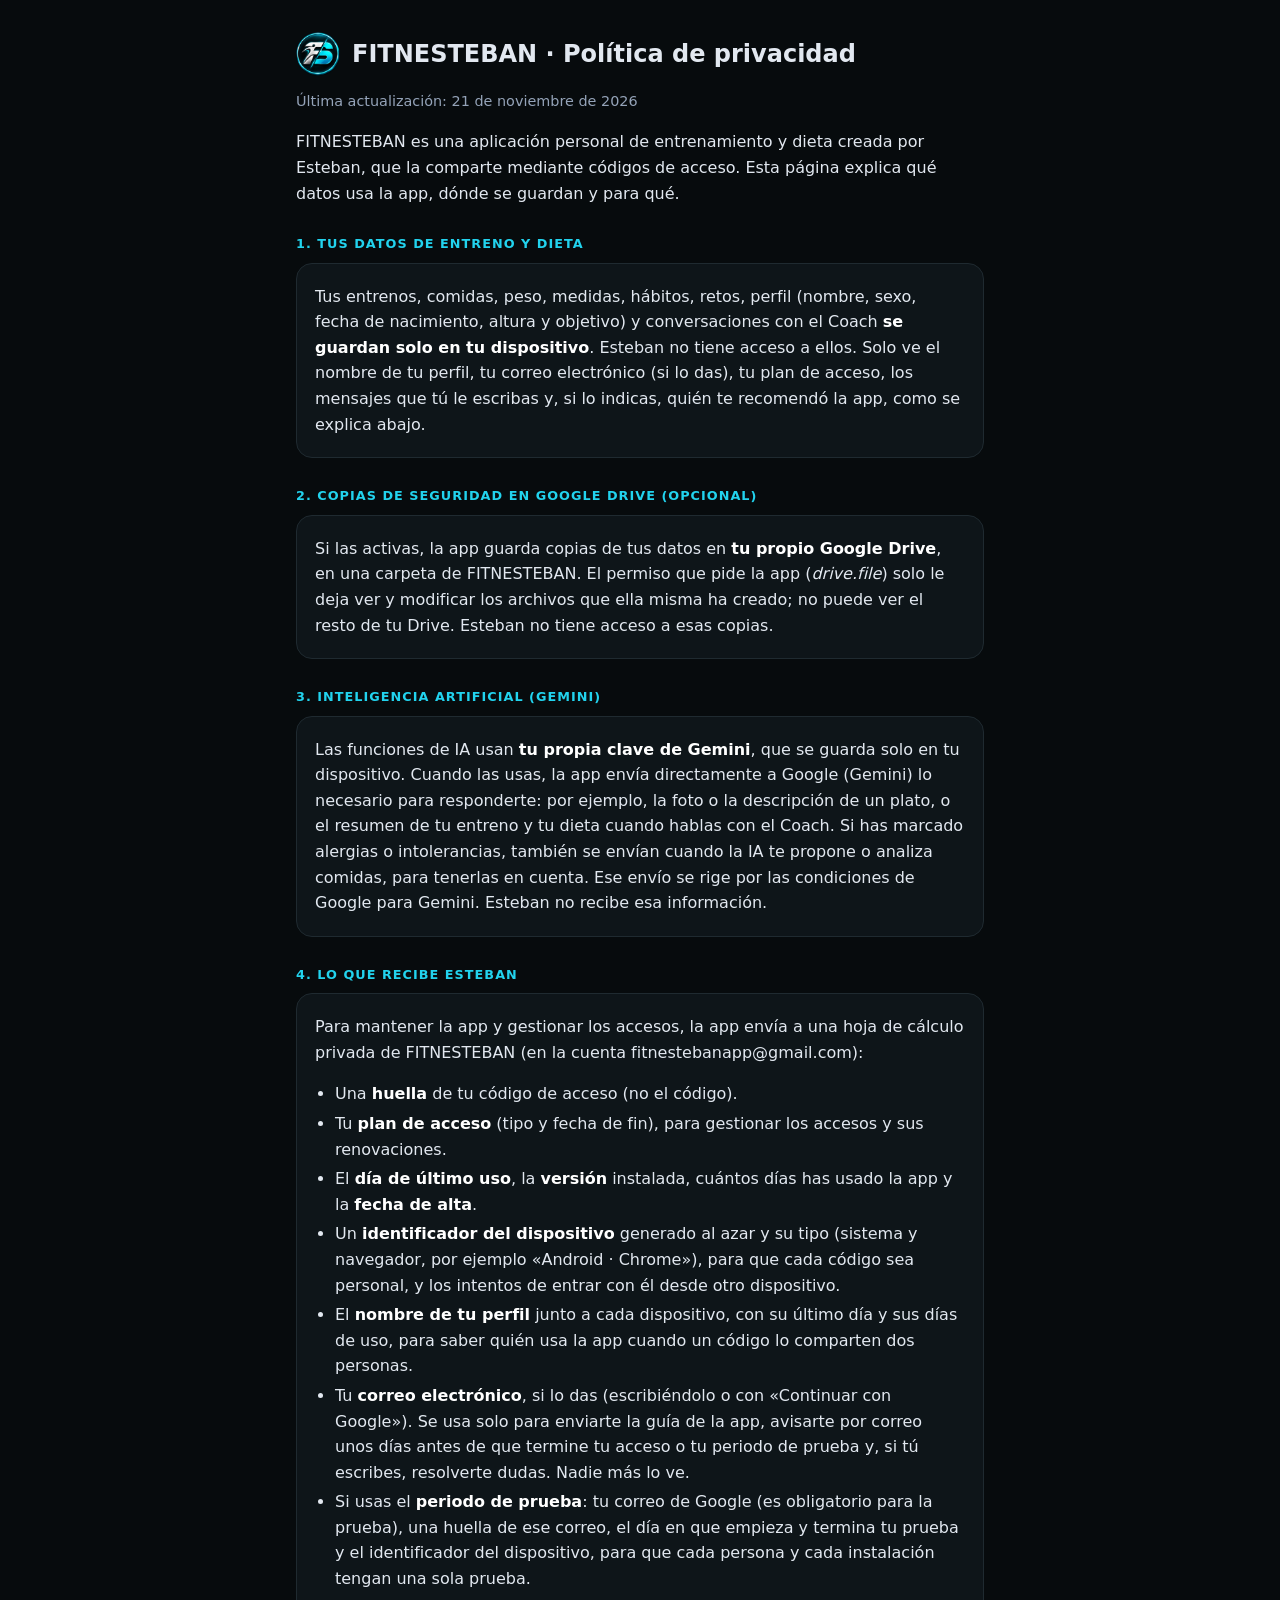
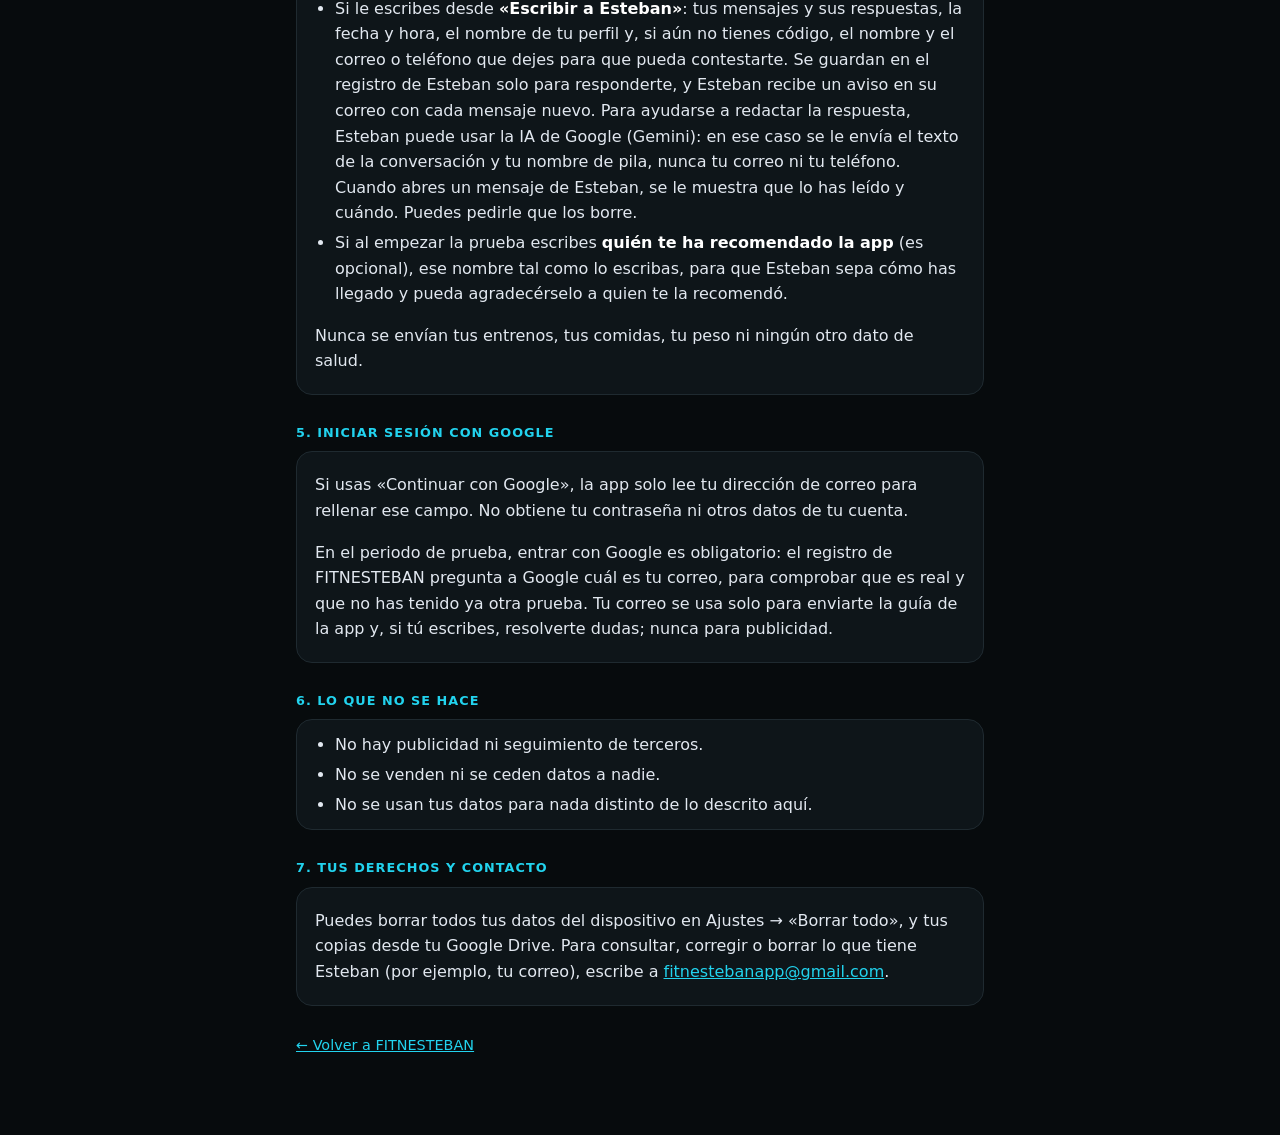
==== privacidad.html @ 437297c9 "5.19.5: apuntar cobros a mano y aviso por correo 3 días antes de caducar (script v21) Co-Authored-By" ====
<!doctype html>
<html lang="es">
<head>
<meta charset="utf-8" />
<meta name="viewport" content="width=device-width, initial-scale=1" />
<meta name="robots" content="noindex" />
<title>FITNESTEBAN · Privacidad</title>
<link rel="icon" href="icons/favicon-48.png" />
<style>
  :root { --bg: #070b0d; --panel: #0e1519; --line: #1f2a30; --text: #e2e8f0; --mute: #94a3b8; --brand: #22d3ee; }
  * { box-sizing: border-box; }
  body { margin: 0; background: var(--bg); color: var(--text); font: 16px/1.6 system-ui, -apple-system, "Segoe UI", Roboto, sans-serif; }
  main { max-width: 720px; margin: 0 auto; padding: 32px 16px 64px; }
  header { display: flex; align-items: center; gap: 12px; margin-bottom: 8px; }
  header img { width: 44px; height: 44px; border-radius: 50%; }
  h1 { font-size: 1.5rem; margin: 0; }
  h2 { font-size: .8rem; letter-spacing: .08em; text-transform: uppercase; color: var(--brand); margin: 28px 0 8px; }
  p, li { color: var(--text); }
  .mute { color: var(--mute); font-size: .9rem; }
  .card { background: var(--panel); border: 1px solid var(--line); border-radius: 16px; padding: 4px 18px; }
  ul { padding-left: 20px; margin: 8px 0; }
  li { margin: 4px 0; }
  a { color: var(--brand); }
  b { color: #fff; }
</style>
</head>
<body>
<main>
  <header><img src="icons/logo-128.png" alt="" /><h1>FITNESTEBAN · Política de privacidad</h1></header>
  <p class="mute">Última actualización: 21 de noviembre de 2026</p>

  <p>FITNESTEBAN es una aplicación personal de entrenamiento y dieta creada por Esteban, que la comparte mediante códigos de acceso. Esta página explica qué datos usa la app, dónde se guardan y para qué.</p>

  <h2>1. Tus datos de entreno y dieta</h2>
  <div class="card">
    <p>Tus entrenos, comidas, peso, medidas, hábitos, retos, perfil (nombre, sexo, fecha de nacimiento, altura y objetivo) y conversaciones con el Coach <b>se guardan solo en tu dispositivo</b>. Esteban no tiene acceso a ellos. Solo ve el nombre de tu perfil, tu correo electrónico (si lo das), tu plan de acceso, los mensajes que tú le escribas y, si lo indicas, quién te recomendó la app, como se explica abajo.</p>
  </div>

  <h2>2. Copias de seguridad en Google Drive (opcional)</h2>
  <div class="card">
    <p>Si las activas, la app guarda copias de tus datos en <b>tu propio Google Drive</b>, en una carpeta de FITNESTEBAN. El permiso que pide la app (<i>drive.file</i>) solo le deja ver y modificar los archivos que ella misma ha creado; no puede ver el resto de tu Drive. Esteban no tiene acceso a esas copias.</p>
  </div>

  <h2>3. Inteligencia artificial (Gemini)</h2>
  <div class="card">
    <p>Las funciones de IA usan <b>tu propia clave de Gemini</b>, que se guarda solo en tu dispositivo. Cuando las usas, la app envía directamente a Google (Gemini) lo necesario para responderte: por ejemplo, la foto o la descripción de un plato, o el resumen de tu entreno y tu dieta cuando hablas con el Coach. Si has marcado alergias o intolerancias, también se envían cuando la IA te propone o analiza comidas, para tenerlas en cuenta. Ese envío se rige por las condiciones de Google para Gemini. Esteban no recibe esa información.</p>
  </div>

  <h2>4. Lo que recibe Esteban</h2>
  <div class="card">
    <p>Para mantener la app y gestionar los accesos, la app envía a una hoja de cálculo privada de FITNESTEBAN (en la cuenta fitnestebanapp@gmail.com):</p>
    <ul>
      <li>Una <b>huella</b> de tu código de acceso (no el código).</li>
      <li>Tu <b>plan de acceso</b> (tipo y fecha de fin), para gestionar los accesos y sus renovaciones.</li>
      <li>El <b>día de último uso</b>, la <b>versión</b> instalada, cuántos días has usado la app y la <b>fecha de alta</b>.</li>
      <li>Un <b>identificador del dispositivo</b> generado al azar y su tipo (sistema y navegador, por ejemplo «Android · Chrome»), para que cada código sea personal, y los intentos de entrar con él desde otro dispositivo.</li>
      <li>El <b>nombre de tu perfil</b> junto a cada dispositivo, con su último día y sus días de uso, para saber quién usa la app cuando un código lo comparten dos personas.</li>
      <li>Tu <b>correo electrónico</b>, si lo das (escribiéndolo o con «Continuar con Google»). Se usa solo para enviarte la guía de la app, avisarte por correo unos días antes de que termine tu acceso o tu periodo de prueba y, si tú escribes, resolverte dudas. Nadie más lo ve.</li>
      <li>Si usas el <b>periodo de prueba</b>: tu correo de Google (es obligatorio para la prueba), una huella de ese correo, el día en que empieza y termina tu prueba y el identificador del dispositivo, para que cada persona y cada instalación tengan una sola prueba.</li>
      <li>Si le escribes desde <b>«Escribir a Esteban»</b>: tus mensajes y sus respuestas, la fecha y hora, el nombre de tu perfil y, si aún no tienes código, el nombre y el correo o teléfono que dejes para que pueda contestarte. Se guardan en el registro de Esteban solo para responderte, y Esteban recibe un aviso en su correo con cada mensaje nuevo. Para ayudarse a redactar la respuesta, Esteban puede usar la IA de Google (Gemini): en ese caso se le envía el texto de la conversación y tu nombre de pila, nunca tu correo ni tu teléfono. Cuando abres un mensaje de Esteban, se le muestra que lo has leído y cuándo. Puedes pedirle que los borre.</li>
      <li>Si al empezar la prueba escribes <b>quién te ha recomendado la app</b> (es opcional), ese nombre tal como lo escribas, para que Esteban sepa cómo has llegado y pueda agradecérselo a quien te la recomendó.</li>
    </ul>
    <p>Nunca se envían tus entrenos, tus comidas, tu peso ni ningún otro dato de salud.</p>
  </div>

  <h2>5. Iniciar sesión con Google</h2>
  <div class="card">
    <p>Si usas «Continuar con Google», la app solo lee tu dirección de correo para rellenar ese campo. No obtiene tu contraseña ni otros datos de tu cuenta.</p>
    <p>En el periodo de prueba, entrar con Google es obligatorio: el registro de FITNESTEBAN pregunta a Google cuál es tu correo, para comprobar que es real y que no has tenido ya otra prueba. Tu correo se usa solo para enviarte la guía de la app y, si tú escribes, resolverte dudas; nunca para publicidad.</p>
  </div>

  <h2>6. Lo que no se hace</h2>
  <div class="card">
    <ul>
      <li>No hay publicidad ni seguimiento de terceros.</li>
      <li>No se venden ni se ceden datos a nadie.</li>
      <li>No se usan tus datos para nada distinto de lo descrito aquí.</li>
    </ul>
  </div>

  <h2>7. Tus derechos y contacto</h2>
  <div class="card">
    <p>Puedes borrar todos tus datos del dispositivo en Ajustes → «Borrar todo», y tus copias desde tu Google Drive. Para consultar, corregir o borrar lo que tiene Esteban (por ejemplo, tu correo), escribe a <a href="mailto:fitnestebanapp@gmail.com">fitnestebanapp@gmail.com</a>.</p>
  </div>

  <p class="mute" style="margin-top:28px"><a href="./">← Volver a FITNESTEBAN</a></p>
</main>
</body>
</html>
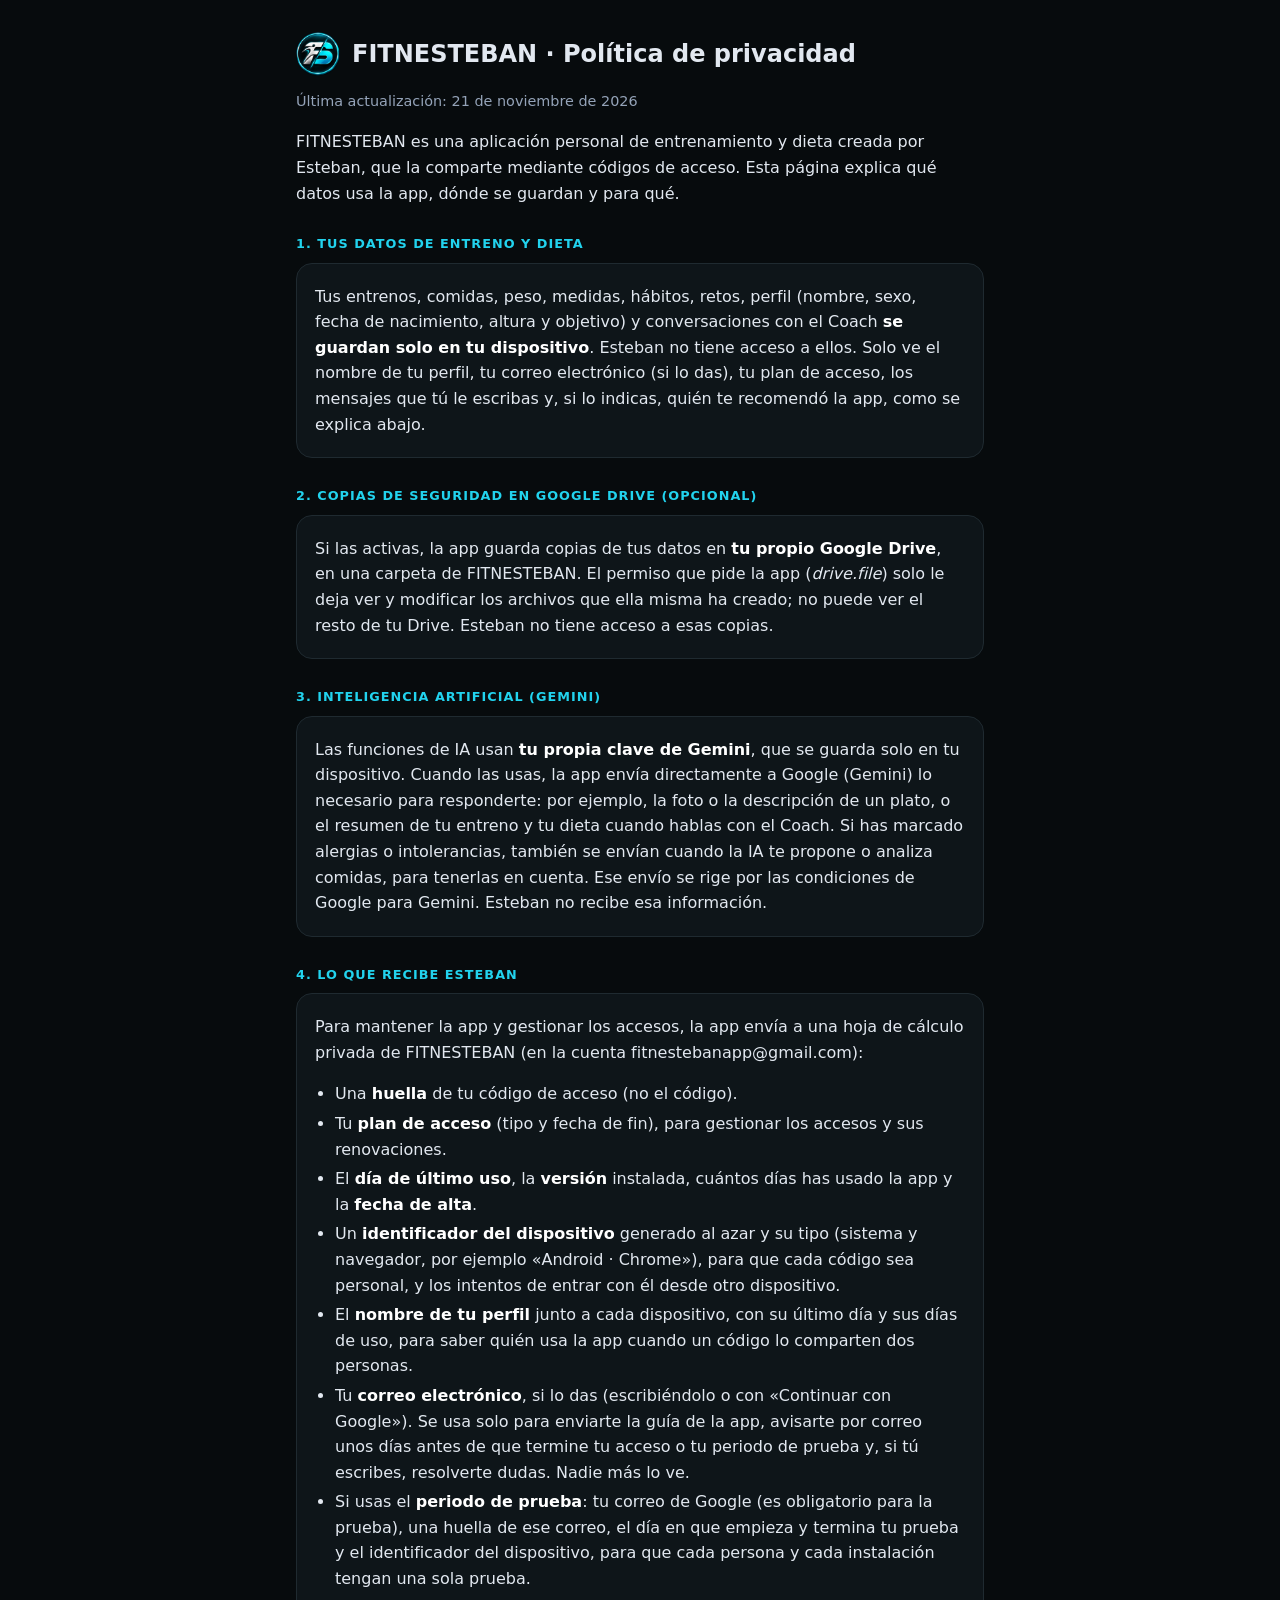
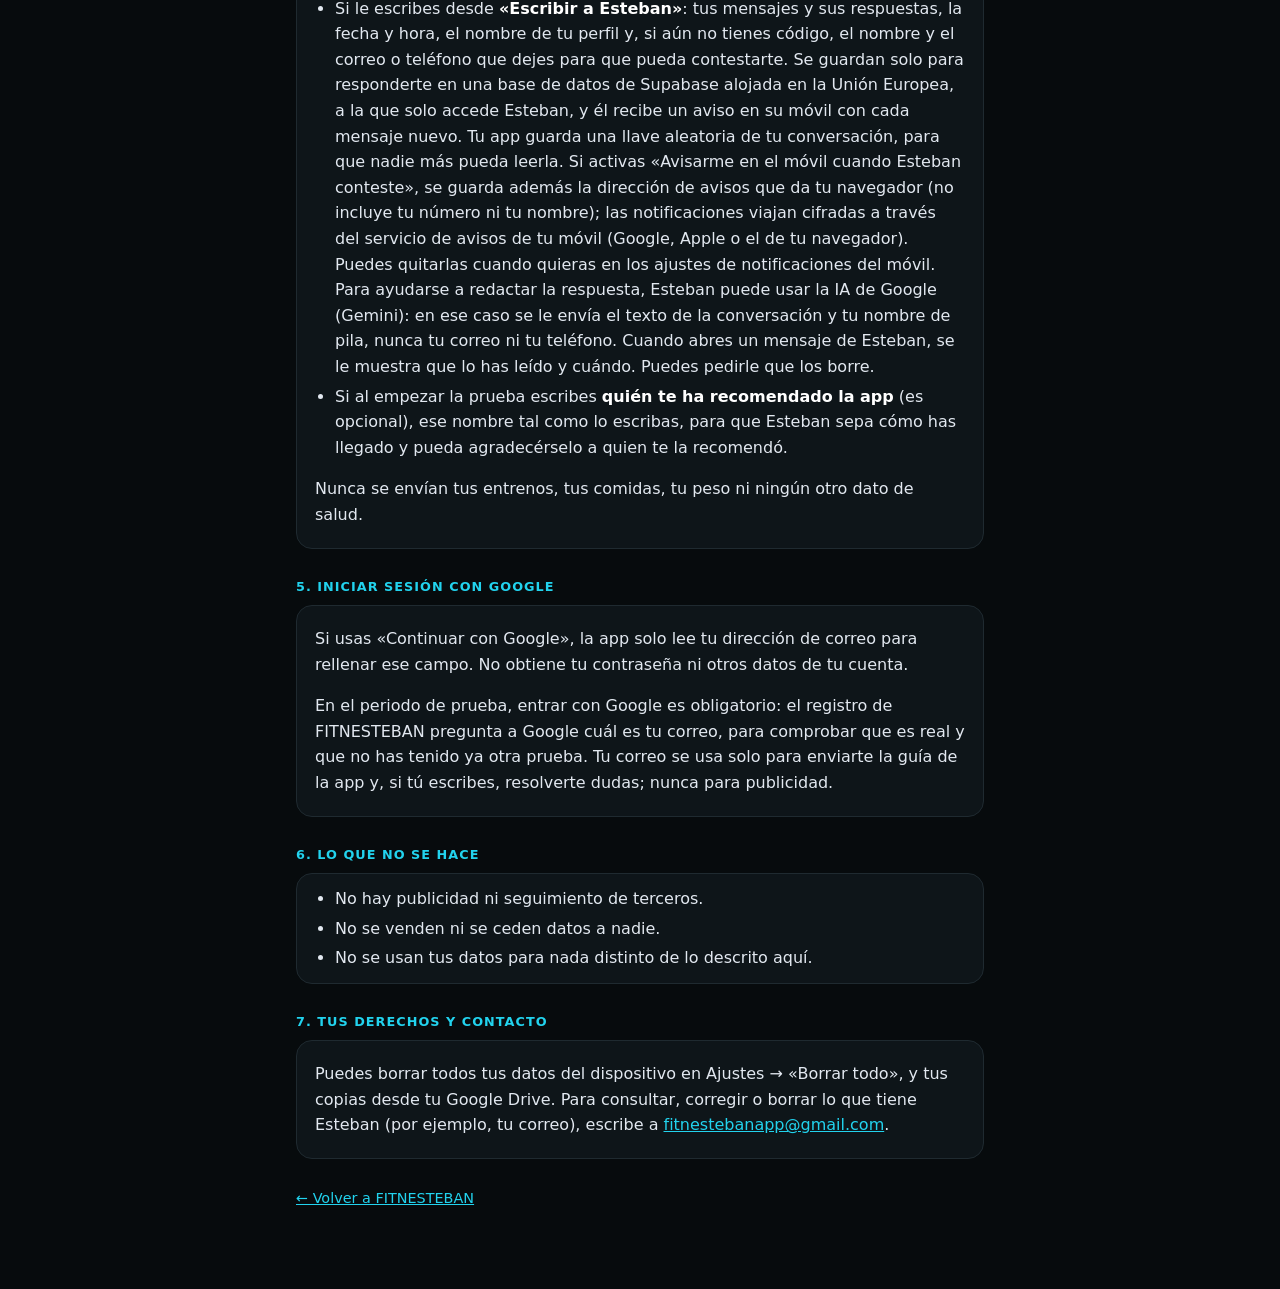
==== commit 935c7dcd: "5.20.0: mensajes al instante con Supabase (UE) y notificaciones en el móvil Co-Authored-By: Claude O" ====
--- a/privacidad.html
+++ b/privacidad.html
@@ -57,7 +57,7 @@
       <li>El <b>nombre de tu perfil</b> junto a cada dispositivo, con su último día y sus días de uso, para saber quién usa la app cuando un código lo comparten dos personas.</li>
       <li>Tu <b>correo electrónico</b>, si lo das (escribiéndolo o con «Continuar con Google»). Se usa solo para enviarte la guía de la app, avisarte por correo unos días antes de que termine tu acceso o tu periodo de prueba y, si tú escribes, resolverte dudas. Nadie más lo ve.</li>
       <li>Si usas el <b>periodo de prueba</b>: tu correo de Google (es obligatorio para la prueba), una huella de ese correo, el día en que empieza y termina tu prueba y el identificador del dispositivo, para que cada persona y cada instalación tengan una sola prueba.</li>
-      <li>Si le escribes desde <b>«Escribir a Esteban»</b>: tus mensajes y sus respuestas, la fecha y hora, el nombre de tu perfil y, si aún no tienes código, el nombre y el correo o teléfono que dejes para que pueda contestarte. Se guardan en el registro de Esteban solo para responderte, y Esteban recibe un aviso en su correo con cada mensaje nuevo. Para ayudarse a redactar la respuesta, Esteban puede usar la IA de Google (Gemini): en ese caso se le envía el texto de la conversación y tu nombre de pila, nunca tu correo ni tu teléfono. Cuando abres un mensaje de Esteban, se le muestra que lo has leído y cuándo. Puedes pedirle que los borre.</li>
+      <li>Si le escribes desde <b>«Escribir a Esteban»</b>: tus mensajes y sus respuestas, la fecha y hora, el nombre de tu perfil y, si aún no tienes código, el nombre y el correo o teléfono que dejes para que pueda contestarte. Se guardan solo para responderte en una base de datos de Supabase alojada en la Unión Europea, a la que solo accede Esteban, y él recibe un aviso en su móvil con cada mensaje nuevo. Tu app guarda una llave aleatoria de tu conversación, para que nadie más pueda leerla. Si activas «Avisarme en el móvil cuando Esteban conteste», se guarda además la dirección de avisos que da tu navegador (no incluye tu número ni tu nombre); las notificaciones viajan cifradas a través del servicio de avisos de tu móvil (Google, Apple o el de tu navegador). Puedes quitarlas cuando quieras en los ajustes de notificaciones del móvil. Para ayudarse a redactar la respuesta, Esteban puede usar la IA de Google (Gemini): en ese caso se le envía el texto de la conversación y tu nombre de pila, nunca tu correo ni tu teléfono. Cuando abres un mensaje de Esteban, se le muestra que lo has leído y cuándo. Puedes pedirle que los borre.</li>
       <li>Si al empezar la prueba escribes <b>quién te ha recomendado la app</b> (es opcional), ese nombre tal como lo escribas, para que Esteban sepa cómo has llegado y pueda agradecérselo a quien te la recomendó.</li>
     </ul>
     <p>Nunca se envían tus entrenos, tus comidas, tu peso ni ningún otro dato de salud.</p>
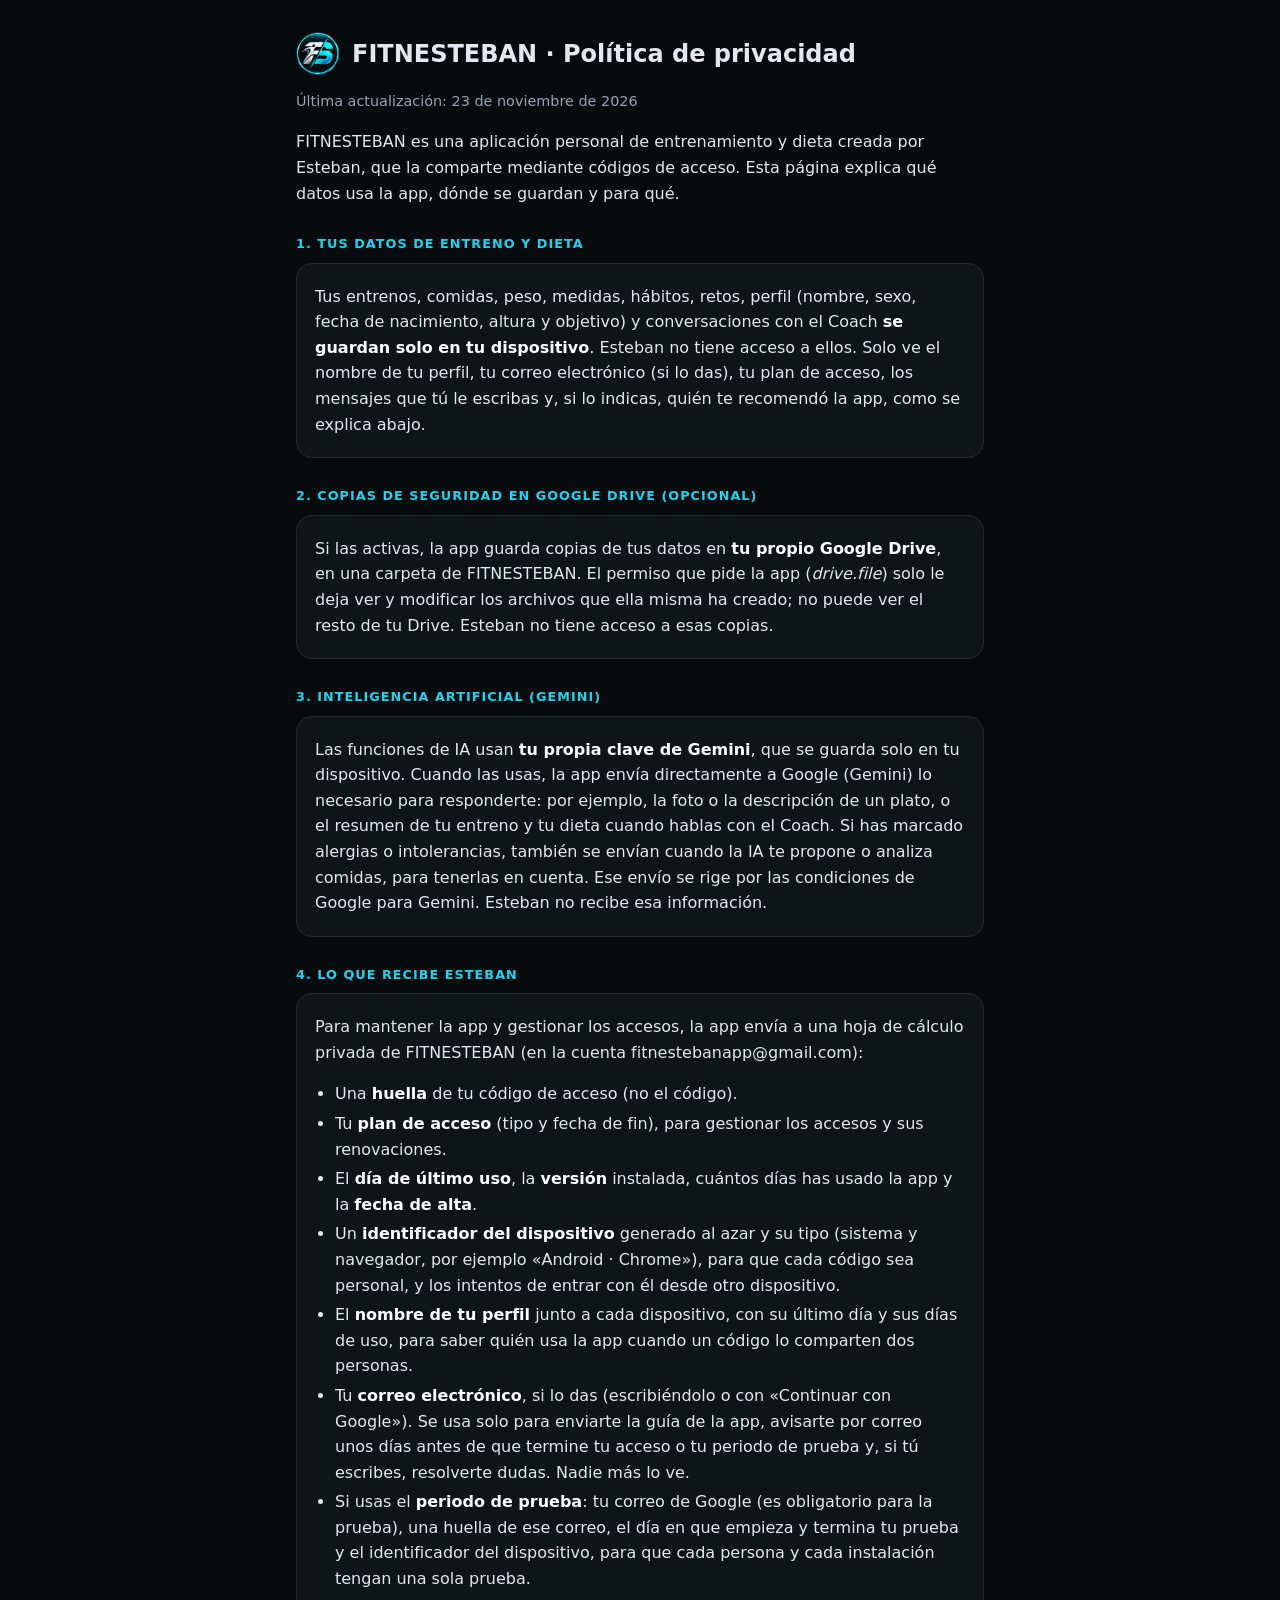
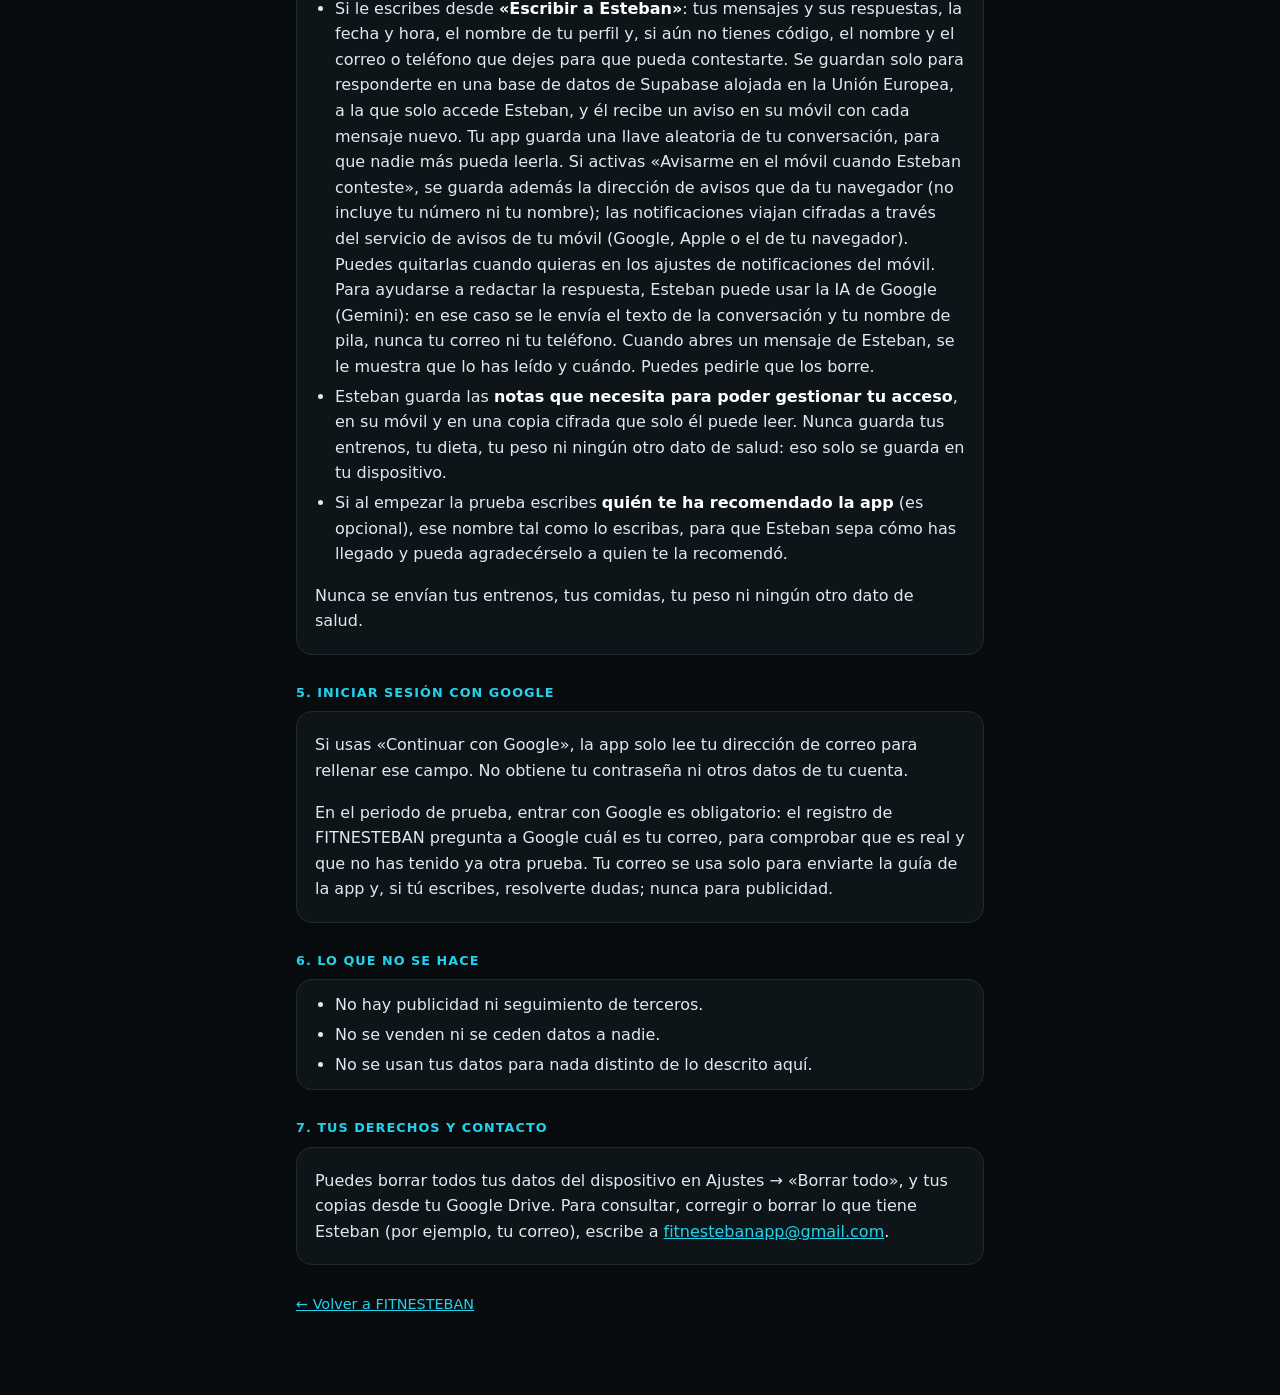
==== commit 11a9095e: "5.24.0: recordatorios con hora y aviso, copia cifrada de la gestión en Supabase, política de privaci" ====
--- a/privacidad.html
+++ b/privacidad.html
@@ -27,7 +27,7 @@
 <body>
 <main>
   <header><img src="icons/logo-128.png" alt="" /><h1>FITNESTEBAN · Política de privacidad</h1></header>
-  <p class="mute">Última actualización: 21 de noviembre de 2026</p>
+  <p class="mute">Última actualización: 23 de noviembre de 2026</p>
 
   <p>FITNESTEBAN es una aplicación personal de entrenamiento y dieta creada por Esteban, que la comparte mediante códigos de acceso. Esta página explica qué datos usa la app, dónde se guardan y para qué.</p>
 
@@ -58,6 +58,7 @@
       <li>Tu <b>correo electrónico</b>, si lo das (escribiéndolo o con «Continuar con Google»). Se usa solo para enviarte la guía de la app, avisarte por correo unos días antes de que termine tu acceso o tu periodo de prueba y, si tú escribes, resolverte dudas. Nadie más lo ve.</li>
       <li>Si usas el <b>periodo de prueba</b>: tu correo de Google (es obligatorio para la prueba), una huella de ese correo, el día en que empieza y termina tu prueba y el identificador del dispositivo, para que cada persona y cada instalación tengan una sola prueba.</li>
       <li>Si le escribes desde <b>«Escribir a Esteban»</b>: tus mensajes y sus respuestas, la fecha y hora, el nombre de tu perfil y, si aún no tienes código, el nombre y el correo o teléfono que dejes para que pueda contestarte. Se guardan solo para responderte en una base de datos de Supabase alojada en la Unión Europea, a la que solo accede Esteban, y él recibe un aviso en su móvil con cada mensaje nuevo. Tu app guarda una llave aleatoria de tu conversación, para que nadie más pueda leerla. Si activas «Avisarme en el móvil cuando Esteban conteste», se guarda además la dirección de avisos que da tu navegador (no incluye tu número ni tu nombre); las notificaciones viajan cifradas a través del servicio de avisos de tu móvil (Google, Apple o el de tu navegador). Puedes quitarlas cuando quieras en los ajustes de notificaciones del móvil. Para ayudarse a redactar la respuesta, Esteban puede usar la IA de Google (Gemini): en ese caso se le envía el texto de la conversación y tu nombre de pila, nunca tu correo ni tu teléfono. Cuando abres un mensaje de Esteban, se le muestra que lo has leído y cuándo. Puedes pedirle que los borre.</li>
+      <li>Esteban guarda las <b>notas que necesita para poder gestionar tu acceso</b>, en su móvil y en una copia cifrada que solo él puede leer. Nunca guarda tus entrenos, tu dieta, tu peso ni ningún otro dato de salud: eso solo se guarda en tu dispositivo.</li>
       <li>Si al empezar la prueba escribes <b>quién te ha recomendado la app</b> (es opcional), ese nombre tal como lo escribas, para que Esteban sepa cómo has llegado y pueda agradecérselo a quien te la recomendó.</li>
     </ul>
     <p>Nunca se envían tus entrenos, tus comidas, tu peso ni ningún otro dato de salud.</p>
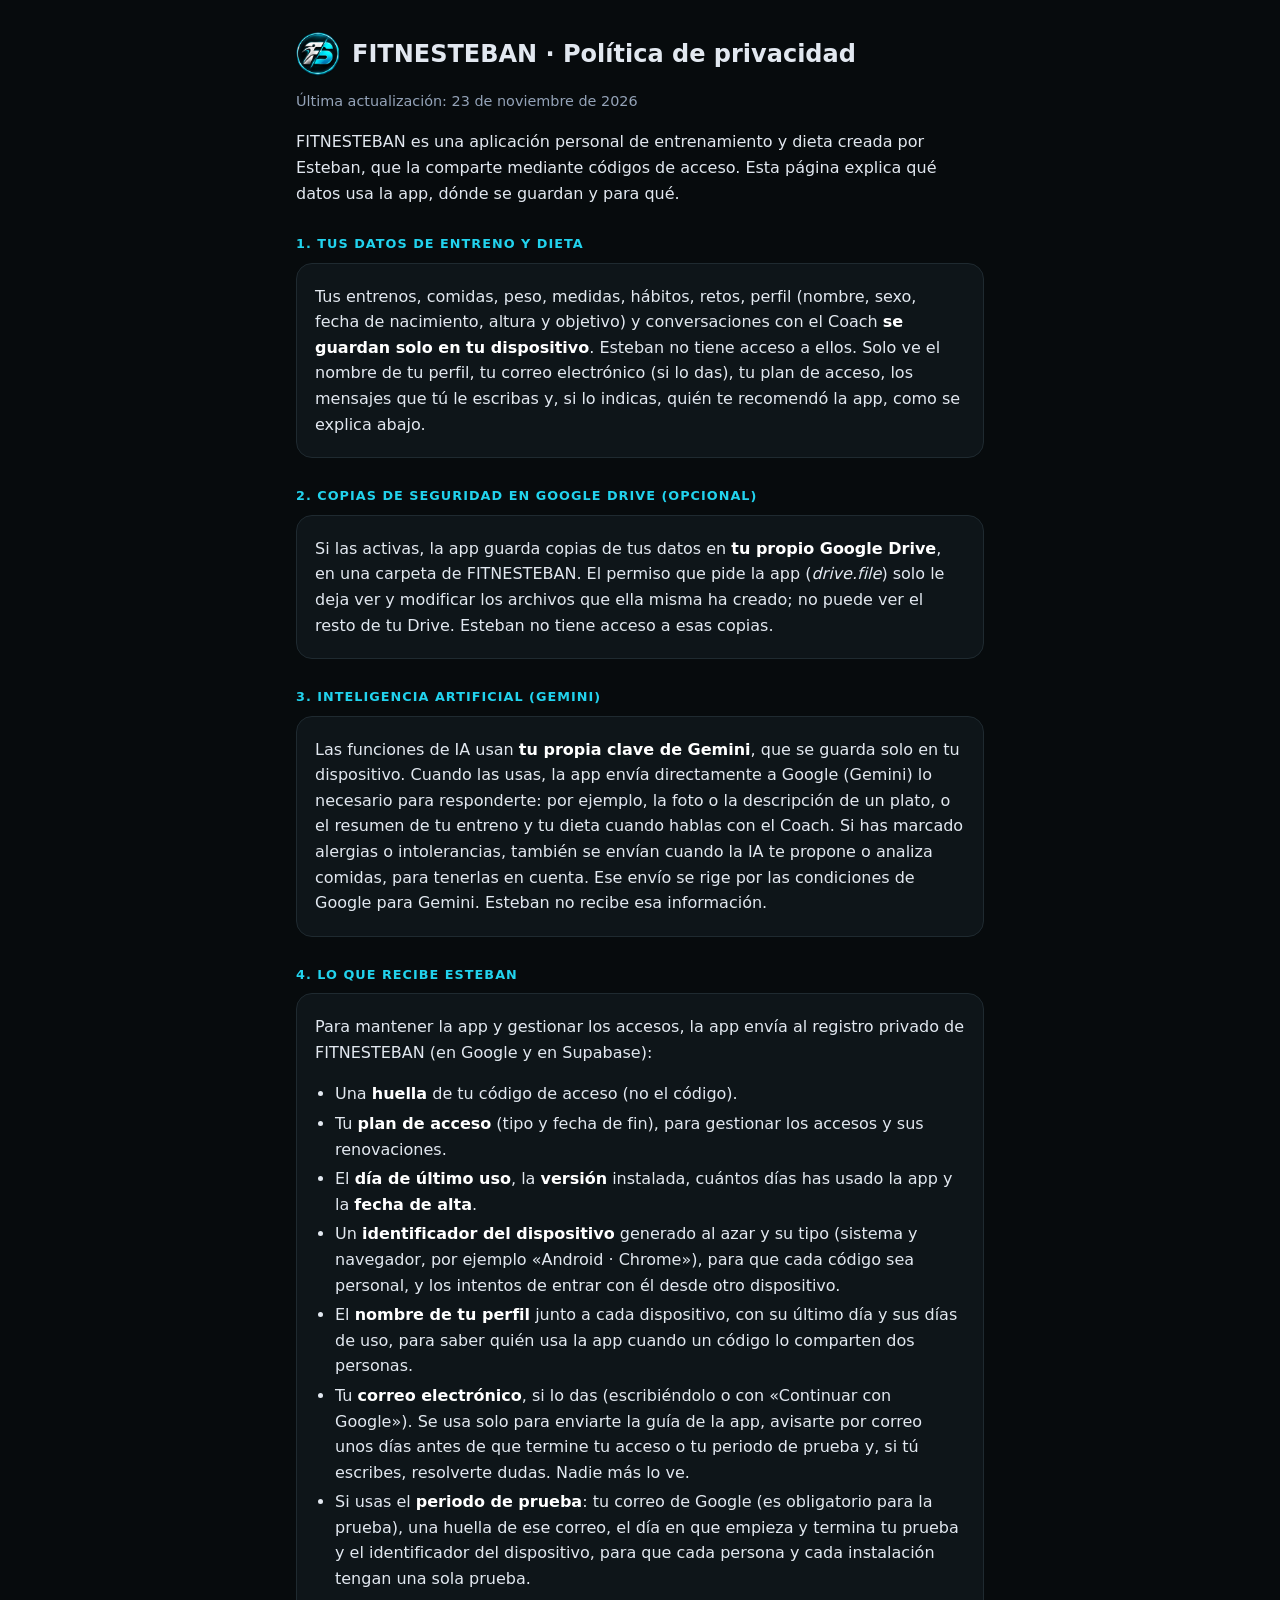
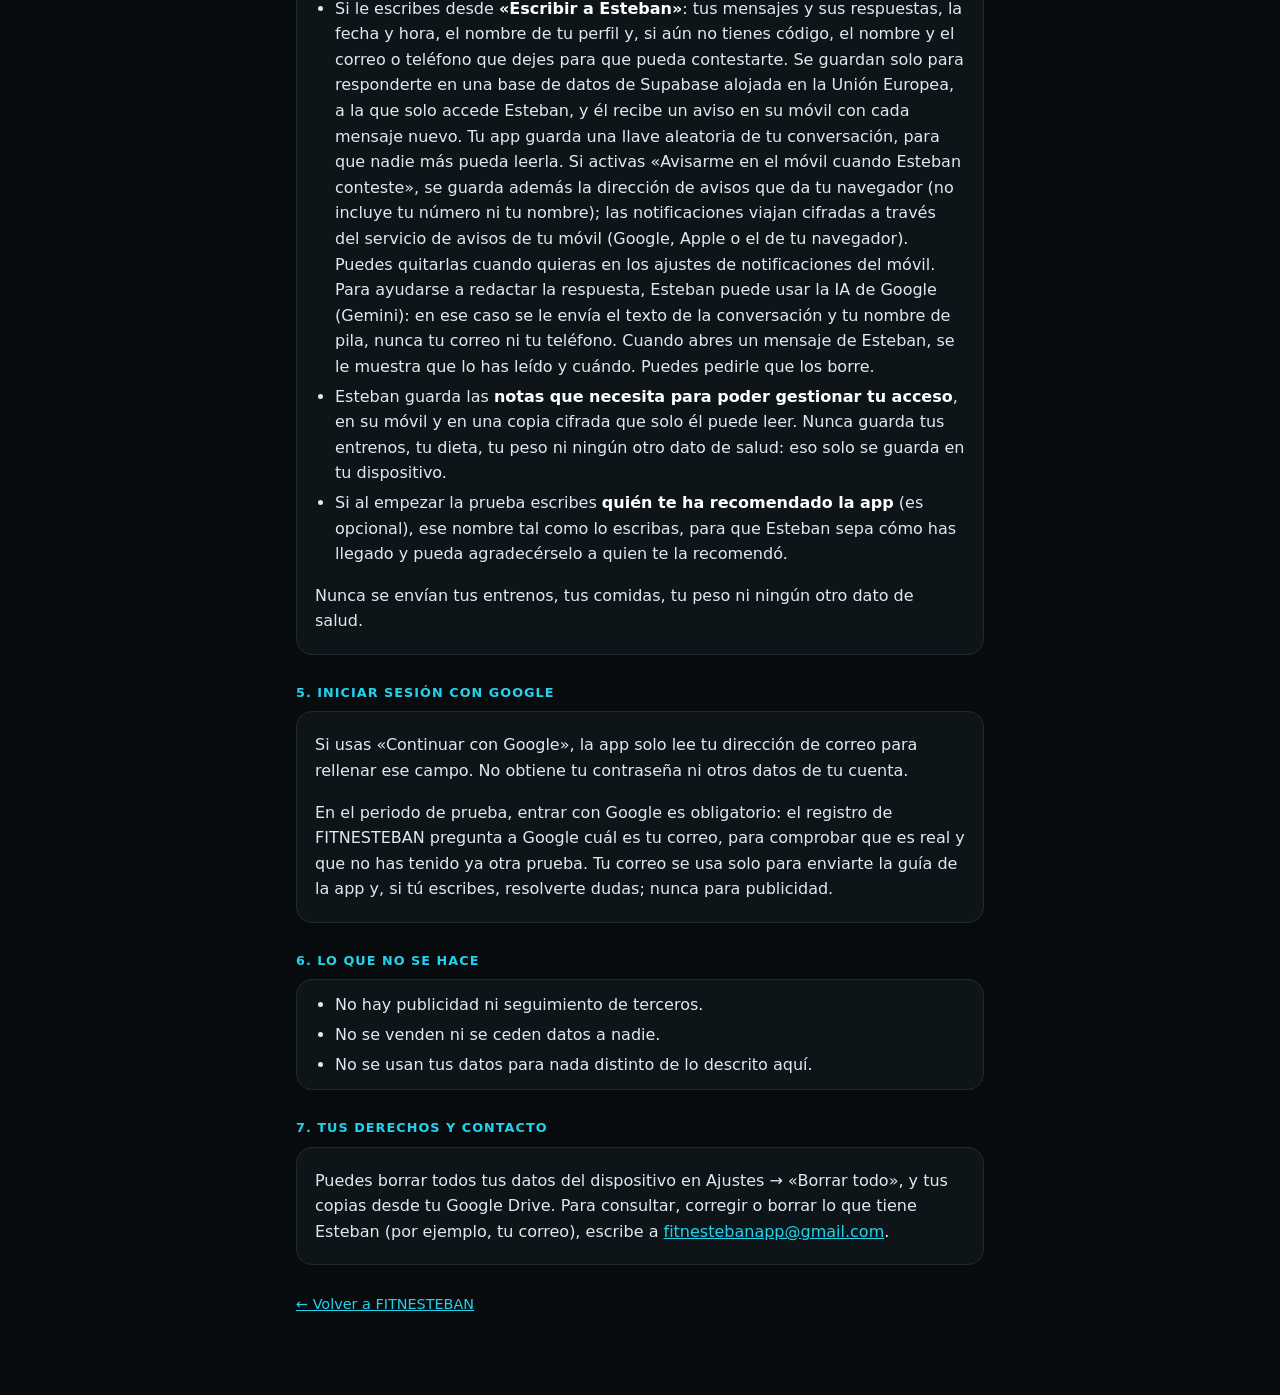
==== commit cdcf238d: "privacidad: el registro de uso está en Google y en Supabase Co-Authored-By: Claude Opus 5.5 <noreply" ====
--- a/privacidad.html
+++ b/privacidad.html
@@ -48,7 +48,7 @@
 
   <h2>4. Lo que recibe Esteban</h2>
   <div class="card">
-    <p>Para mantener la app y gestionar los accesos, la app envía a una hoja de cálculo privada de FITNESTEBAN (en la cuenta fitnestebanapp@gmail.com):</p>
+    <p>Para mantener la app y gestionar los accesos, la app envía al registro privado de FITNESTEBAN (en Google y en Supabase):</p>
     <ul>
       <li>Una <b>huella</b> de tu código de acceso (no el código).</li>
       <li>Tu <b>plan de acceso</b> (tipo y fecha de fin), para gestionar los accesos y sus renovaciones.</li>
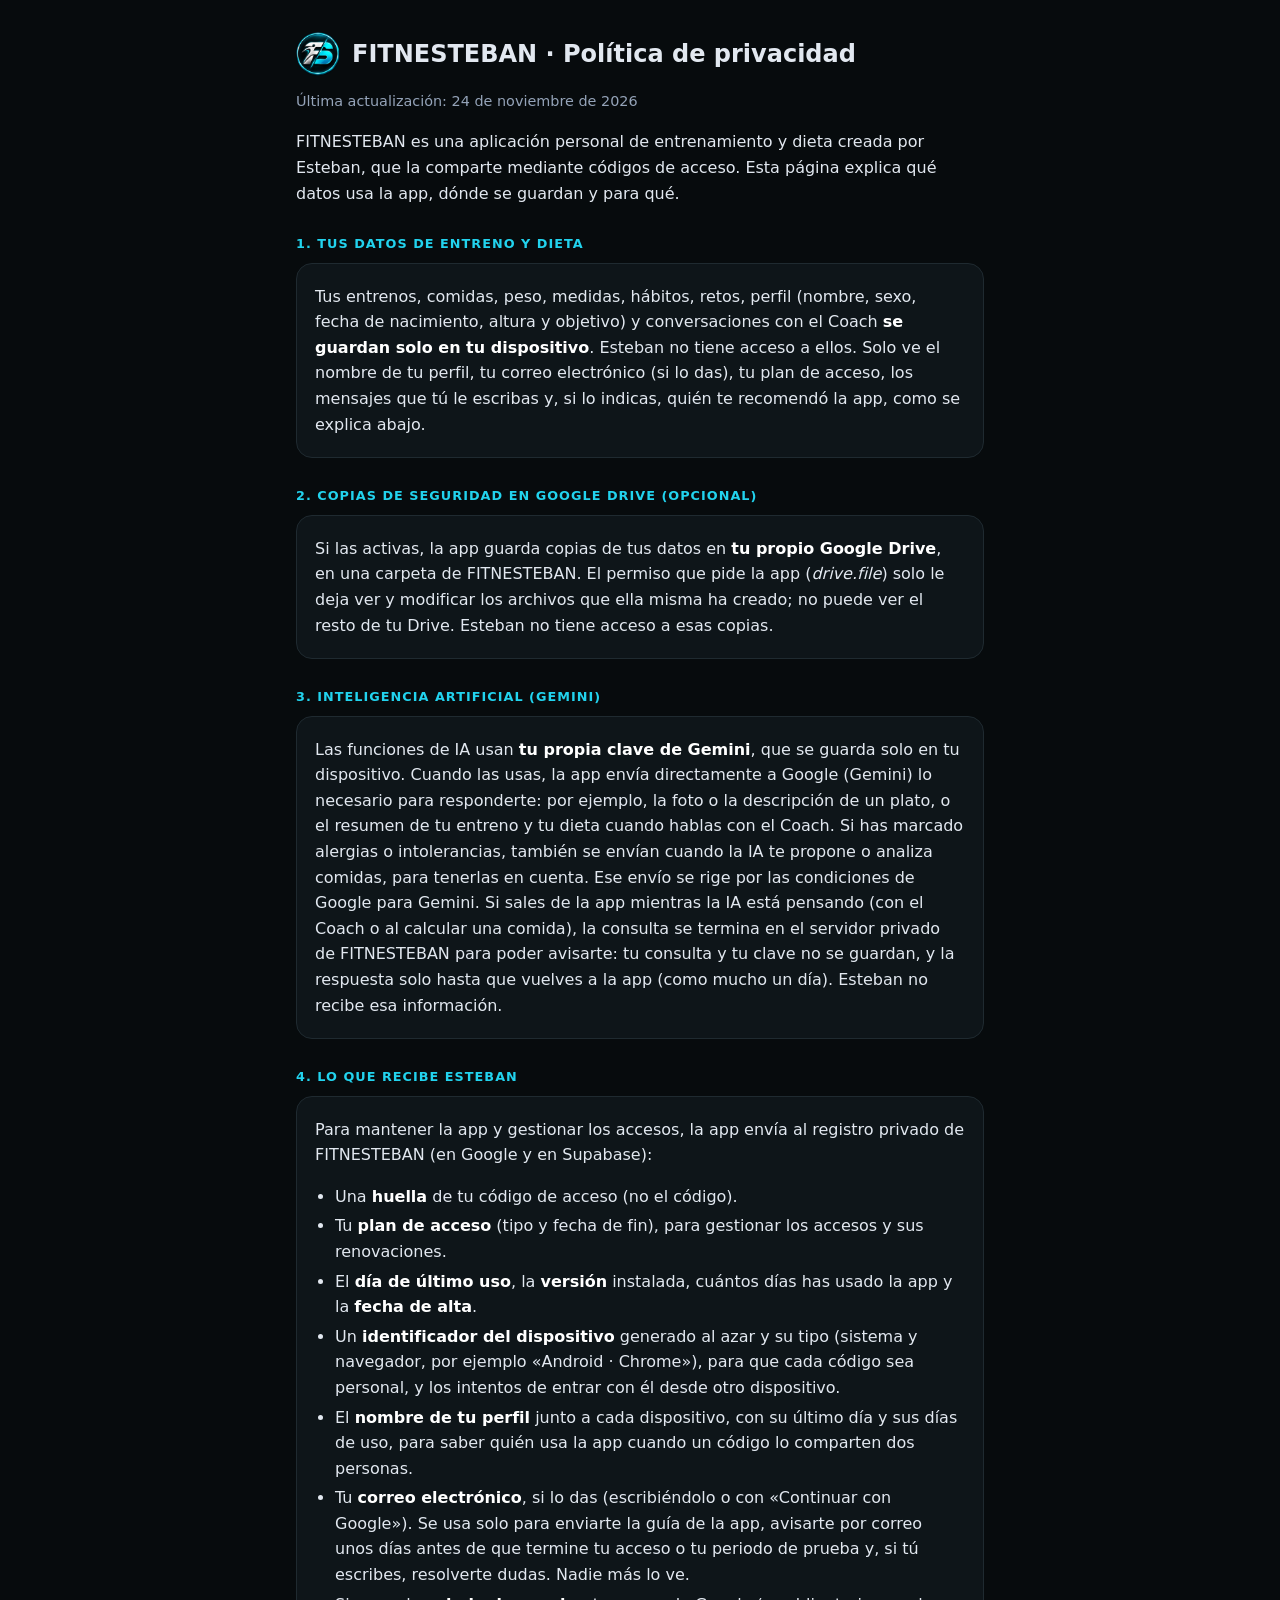
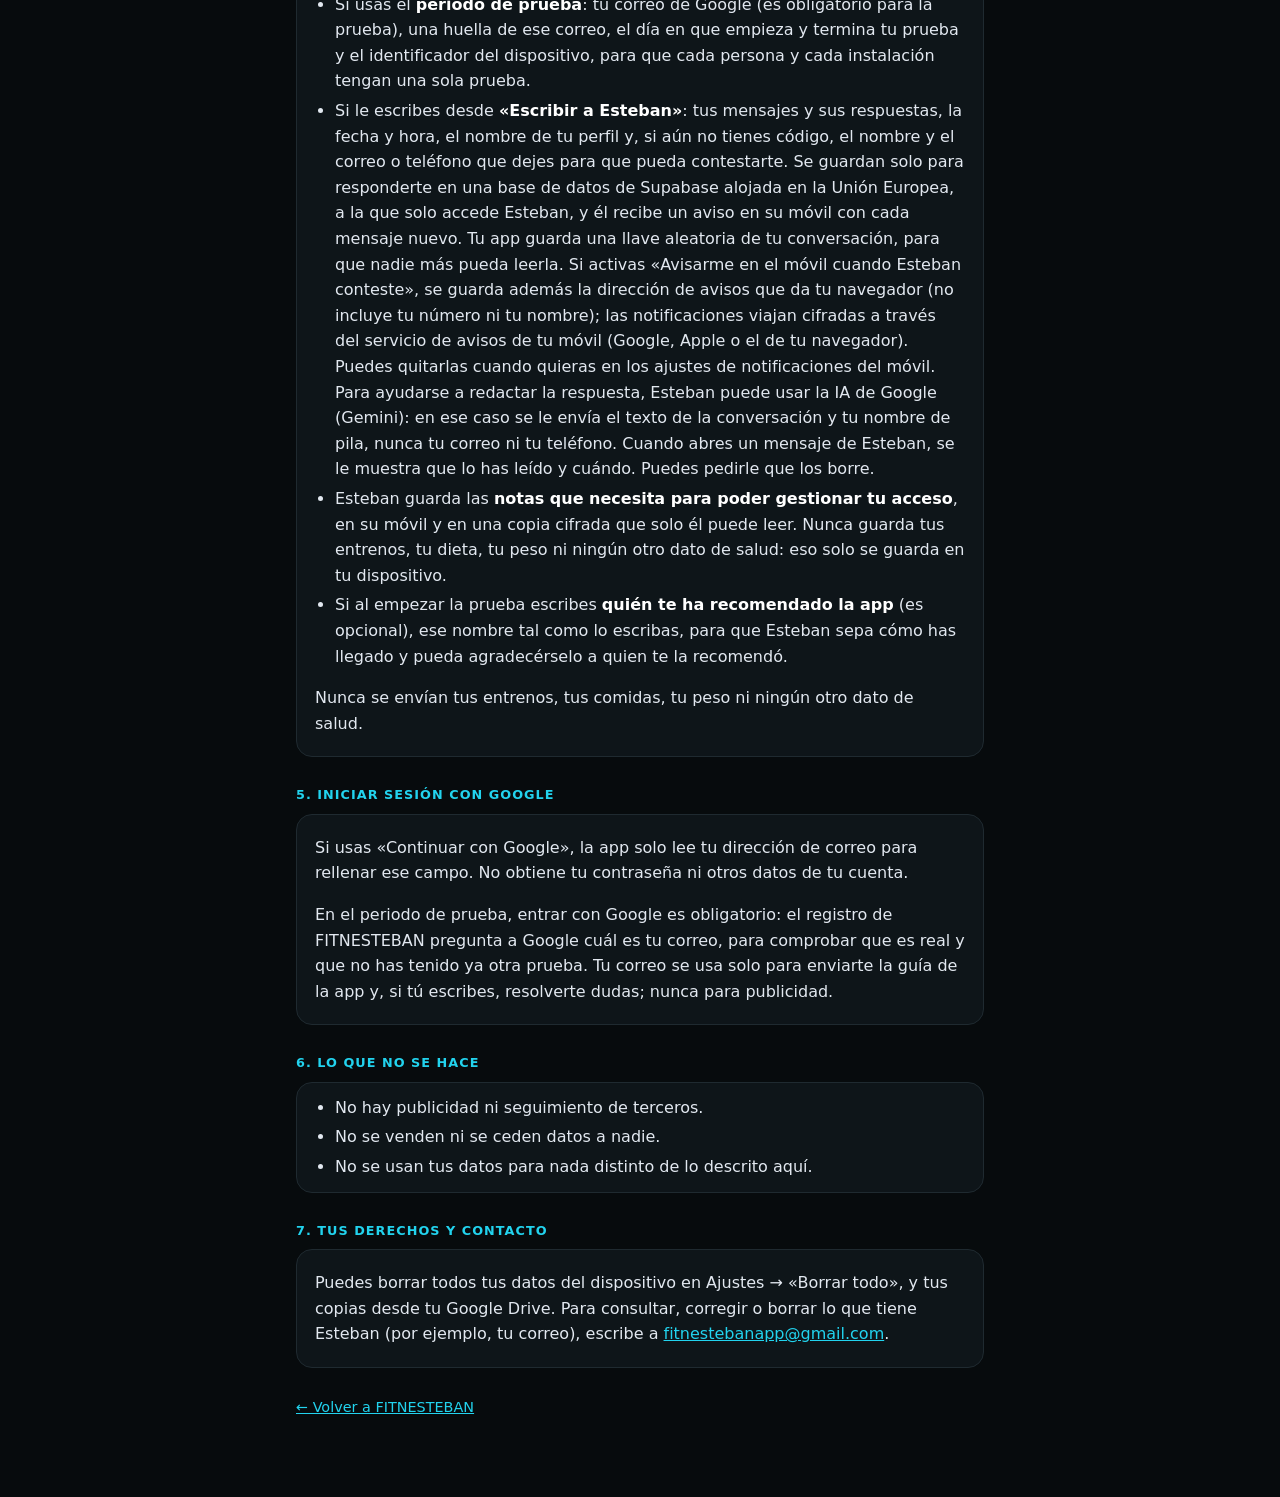
==== commit e3a92afb: "5.28.0: la IA (Coach y comidas) se termina en el servidor si el móvil cierra la app, con aviso y rec" ====
--- a/privacidad.html
+++ b/privacidad.html
@@ -27,7 +27,7 @@
 <body>
 <main>
   <header><img src="icons/logo-128.png" alt="" /><h1>FITNESTEBAN · Política de privacidad</h1></header>
-  <p class="mute">Última actualización: 23 de noviembre de 2026</p>
+  <p class="mute">Última actualización: 24 de noviembre de 2026</p>
 
   <p>FITNESTEBAN es una aplicación personal de entrenamiento y dieta creada por Esteban, que la comparte mediante códigos de acceso. Esta página explica qué datos usa la app, dónde se guardan y para qué.</p>
 
@@ -43,7 +43,7 @@
 
   <h2>3. Inteligencia artificial (Gemini)</h2>
   <div class="card">
-    <p>Las funciones de IA usan <b>tu propia clave de Gemini</b>, que se guarda solo en tu dispositivo. Cuando las usas, la app envía directamente a Google (Gemini) lo necesario para responderte: por ejemplo, la foto o la descripción de un plato, o el resumen de tu entreno y tu dieta cuando hablas con el Coach. Si has marcado alergias o intolerancias, también se envían cuando la IA te propone o analiza comidas, para tenerlas en cuenta. Ese envío se rige por las condiciones de Google para Gemini. Esteban no recibe esa información.</p>
+    <p>Las funciones de IA usan <b>tu propia clave de Gemini</b>, que se guarda solo en tu dispositivo. Cuando las usas, la app envía directamente a Google (Gemini) lo necesario para responderte: por ejemplo, la foto o la descripción de un plato, o el resumen de tu entreno y tu dieta cuando hablas con el Coach. Si has marcado alergias o intolerancias, también se envían cuando la IA te propone o analiza comidas, para tenerlas en cuenta. Ese envío se rige por las condiciones de Google para Gemini. Si sales de la app mientras la IA está pensando (con el Coach o al calcular una comida), la consulta se termina en el servidor privado de FITNESTEBAN para poder avisarte: tu consulta y tu clave no se guardan, y la respuesta solo hasta que vuelves a la app (como mucho un día). Esteban no recibe esa información.</p>
   </div>
 
   <h2>4. Lo que recibe Esteban</h2>
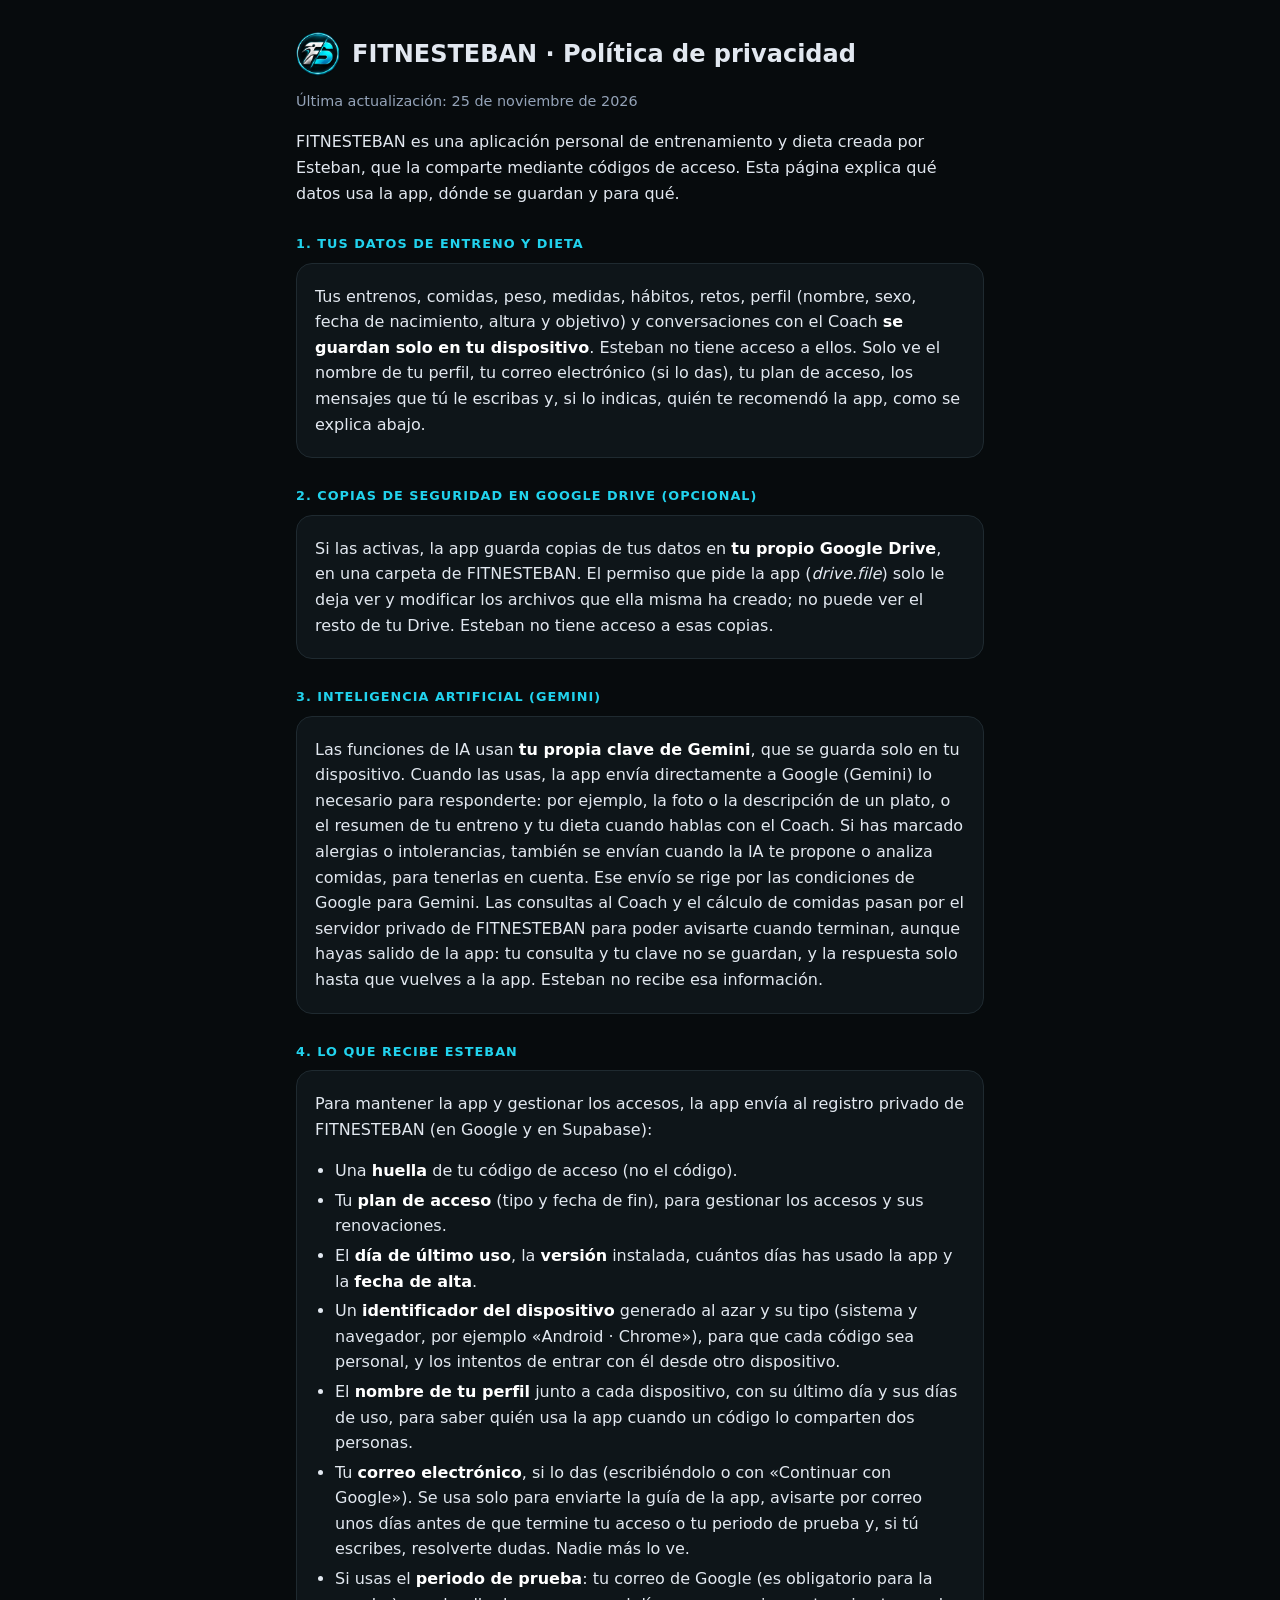
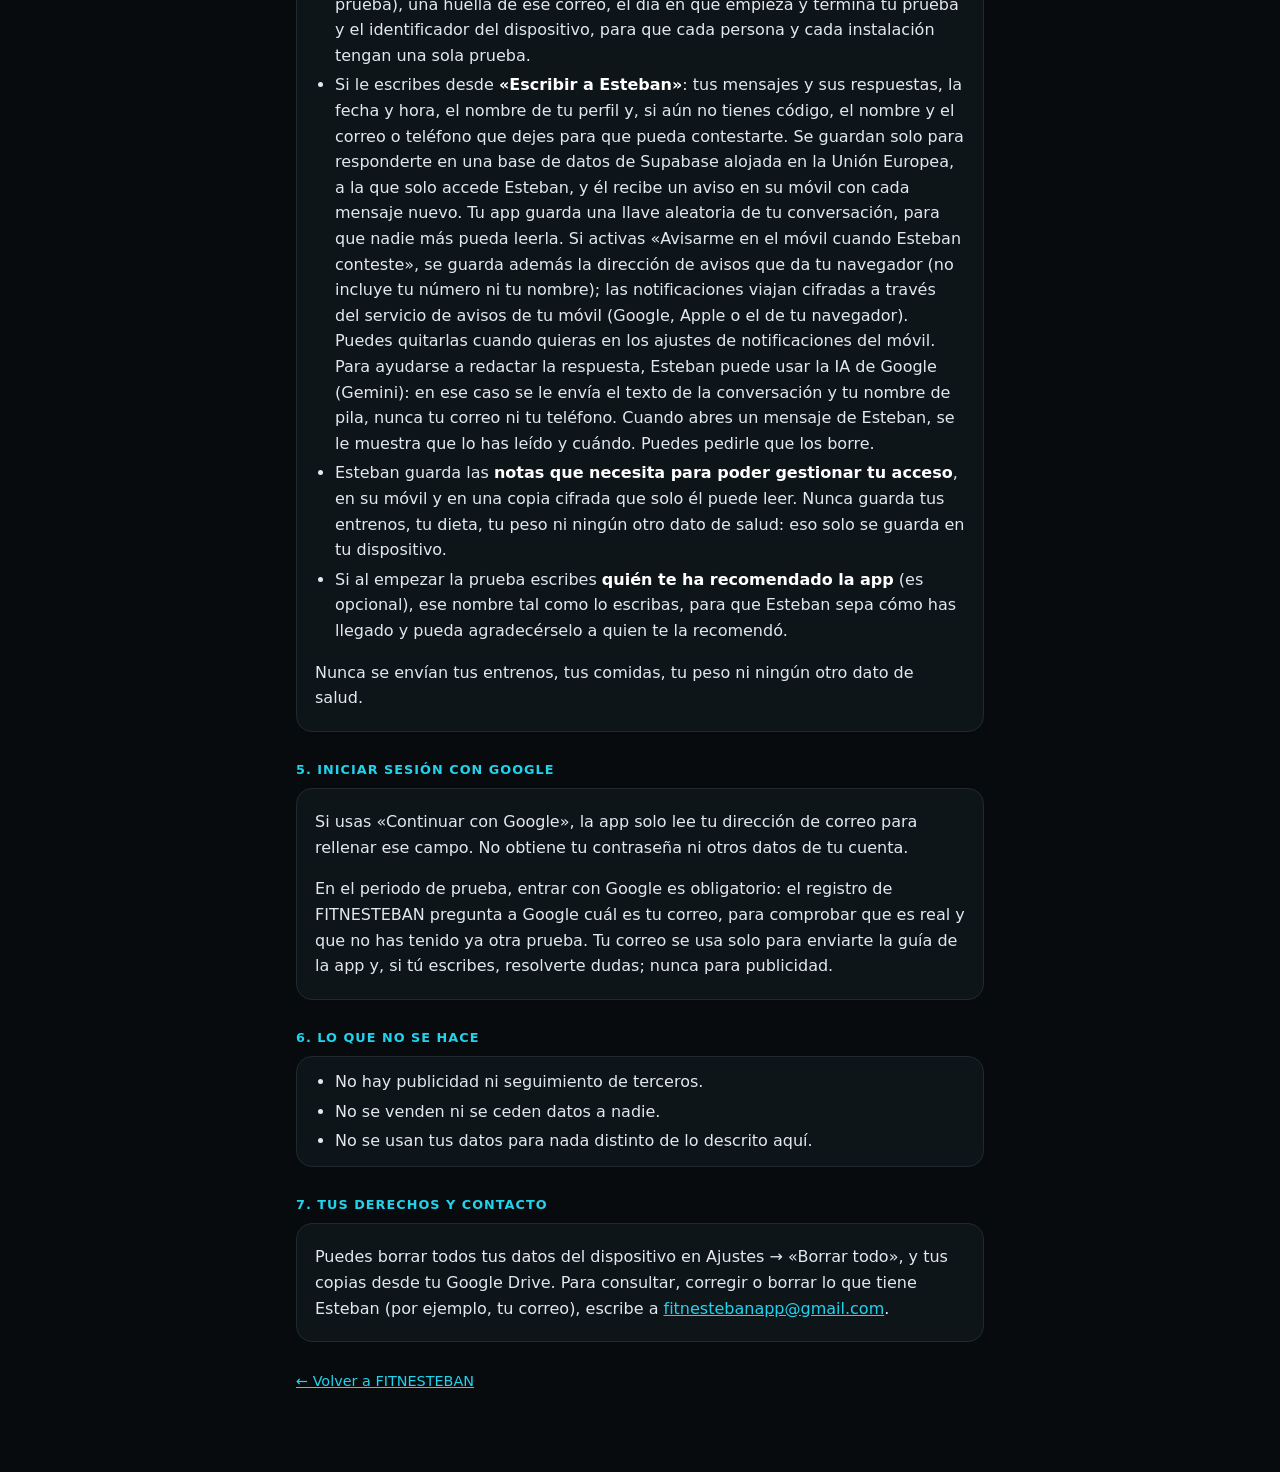
==== commit 1a25c85f: "5.30.0: Coach y comidas preguntan a la IA a través del servidor (aviso aunque se cierre la app, una " ====
--- a/privacidad.html
+++ b/privacidad.html
@@ -27,7 +27,7 @@
 <body>
 <main>
   <header><img src="icons/logo-128.png" alt="" /><h1>FITNESTEBAN · Política de privacidad</h1></header>
-  <p class="mute">Última actualización: 24 de noviembre de 2026</p>
+  <p class="mute">Última actualización: 25 de noviembre de 2026</p>
 
   <p>FITNESTEBAN es una aplicación personal de entrenamiento y dieta creada por Esteban, que la comparte mediante códigos de acceso. Esta página explica qué datos usa la app, dónde se guardan y para qué.</p>
 
@@ -43,7 +43,7 @@
 
   <h2>3. Inteligencia artificial (Gemini)</h2>
   <div class="card">
-    <p>Las funciones de IA usan <b>tu propia clave de Gemini</b>, que se guarda solo en tu dispositivo. Cuando las usas, la app envía directamente a Google (Gemini) lo necesario para responderte: por ejemplo, la foto o la descripción de un plato, o el resumen de tu entreno y tu dieta cuando hablas con el Coach. Si has marcado alergias o intolerancias, también se envían cuando la IA te propone o analiza comidas, para tenerlas en cuenta. Ese envío se rige por las condiciones de Google para Gemini. Si sales de la app mientras la IA está pensando (con el Coach o al calcular una comida), la consulta se termina en el servidor privado de FITNESTEBAN para poder avisarte: tu consulta y tu clave no se guardan, y la respuesta solo hasta que vuelves a la app (como mucho un día). Esteban no recibe esa información.</p>
+    <p>Las funciones de IA usan <b>tu propia clave de Gemini</b>, que se guarda solo en tu dispositivo. Cuando las usas, la app envía directamente a Google (Gemini) lo necesario para responderte: por ejemplo, la foto o la descripción de un plato, o el resumen de tu entreno y tu dieta cuando hablas con el Coach. Si has marcado alergias o intolerancias, también se envían cuando la IA te propone o analiza comidas, para tenerlas en cuenta. Ese envío se rige por las condiciones de Google para Gemini. Las consultas al Coach y el cálculo de comidas pasan por el servidor privado de FITNESTEBAN para poder avisarte cuando terminan, aunque hayas salido de la app: tu consulta y tu clave no se guardan, y la respuesta solo hasta que vuelves a la app. Esteban no recibe esa información.</p>
   </div>
 
   <h2>4. Lo que recibe Esteban</h2>
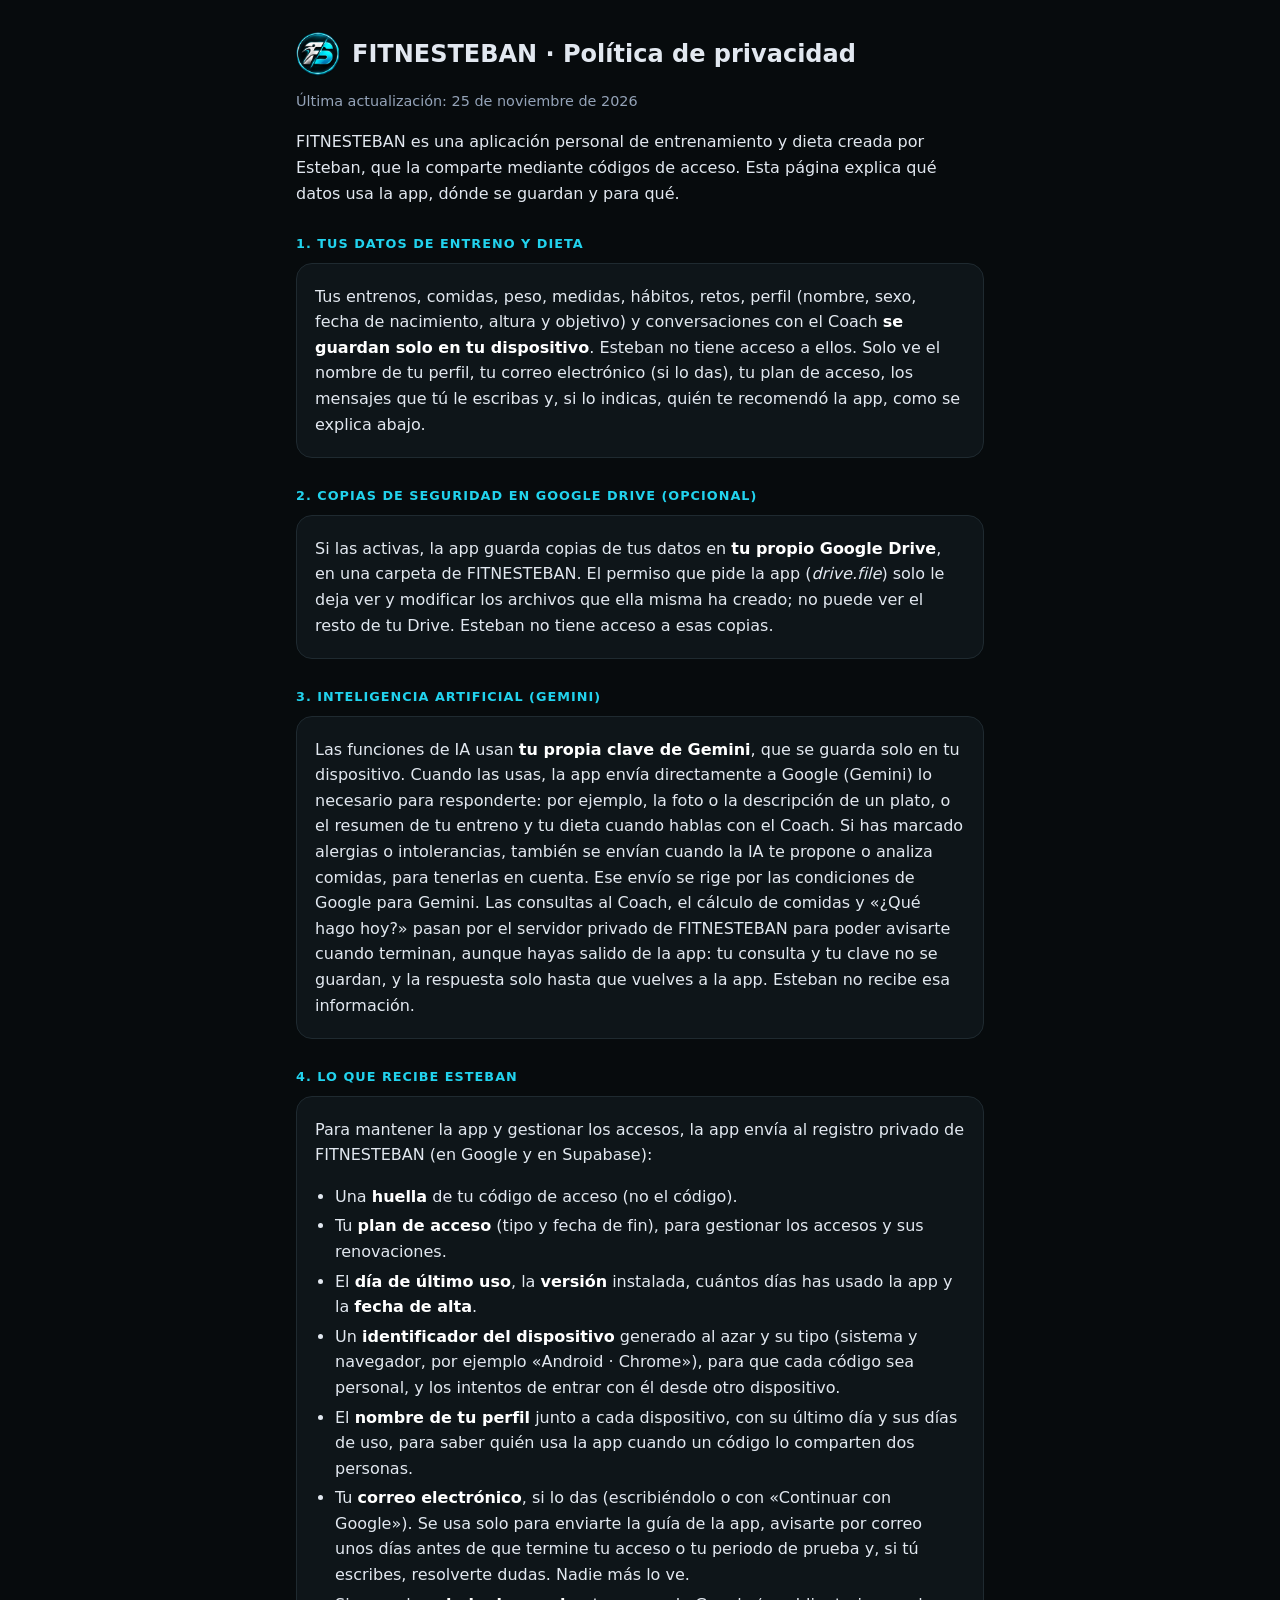
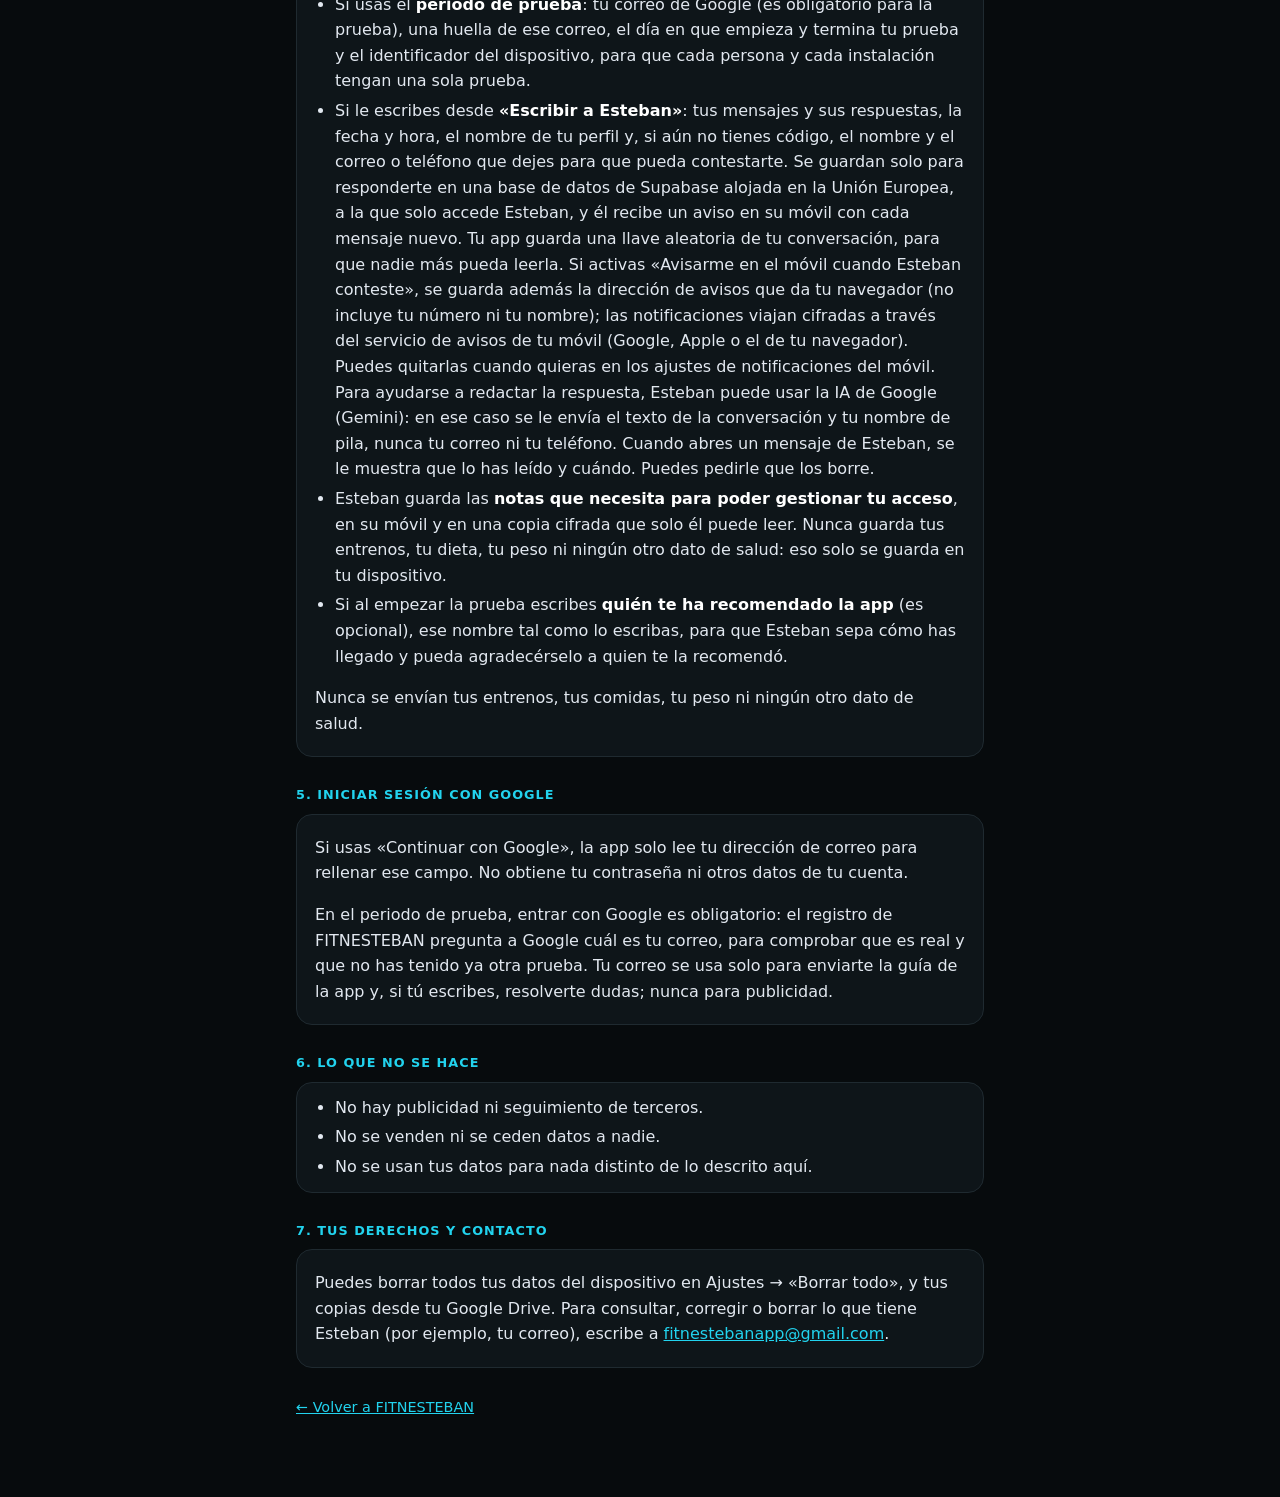
==== commit 354c61b1: "5.31.0: «¿Qué hago hoy?» en Entreno (beta): enfoque, tiempo, estado, molestia y lugar; local o con I" ====
--- a/privacidad.html
+++ b/privacidad.html
@@ -43,7 +43,7 @@
 
   <h2>3. Inteligencia artificial (Gemini)</h2>
   <div class="card">
-    <p>Las funciones de IA usan <b>tu propia clave de Gemini</b>, que se guarda solo en tu dispositivo. Cuando las usas, la app envía directamente a Google (Gemini) lo necesario para responderte: por ejemplo, la foto o la descripción de un plato, o el resumen de tu entreno y tu dieta cuando hablas con el Coach. Si has marcado alergias o intolerancias, también se envían cuando la IA te propone o analiza comidas, para tenerlas en cuenta. Ese envío se rige por las condiciones de Google para Gemini. Las consultas al Coach y el cálculo de comidas pasan por el servidor privado de FITNESTEBAN para poder avisarte cuando terminan, aunque hayas salido de la app: tu consulta y tu clave no se guardan, y la respuesta solo hasta que vuelves a la app. Esteban no recibe esa información.</p>
+    <p>Las funciones de IA usan <b>tu propia clave de Gemini</b>, que se guarda solo en tu dispositivo. Cuando las usas, la app envía directamente a Google (Gemini) lo necesario para responderte: por ejemplo, la foto o la descripción de un plato, o el resumen de tu entreno y tu dieta cuando hablas con el Coach. Si has marcado alergias o intolerancias, también se envían cuando la IA te propone o analiza comidas, para tenerlas en cuenta. Ese envío se rige por las condiciones de Google para Gemini. Las consultas al Coach, el cálculo de comidas y «¿Qué hago hoy?» pasan por el servidor privado de FITNESTEBAN para poder avisarte cuando terminan, aunque hayas salido de la app: tu consulta y tu clave no se guardan, y la respuesta solo hasta que vuelves a la app. Esteban no recibe esa información.</p>
   </div>
 
   <h2>4. Lo que recibe Esteban</h2>
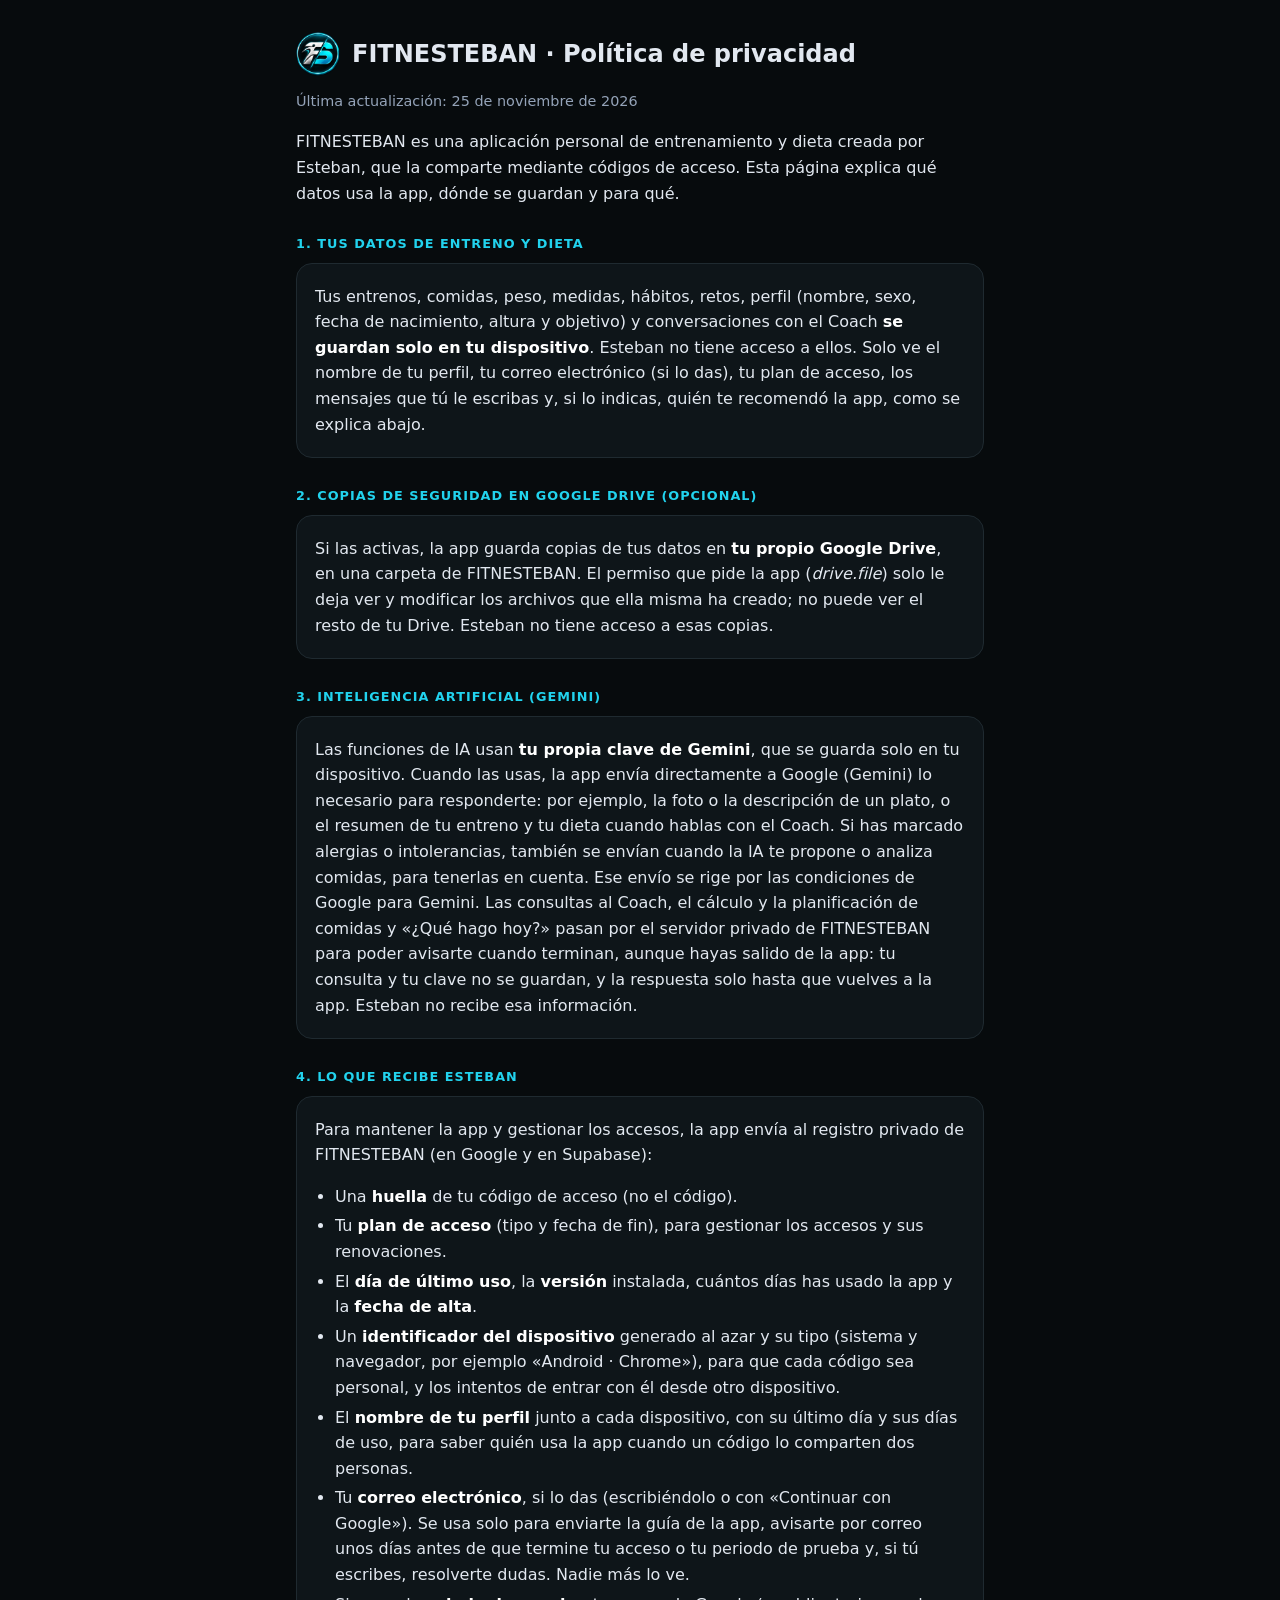
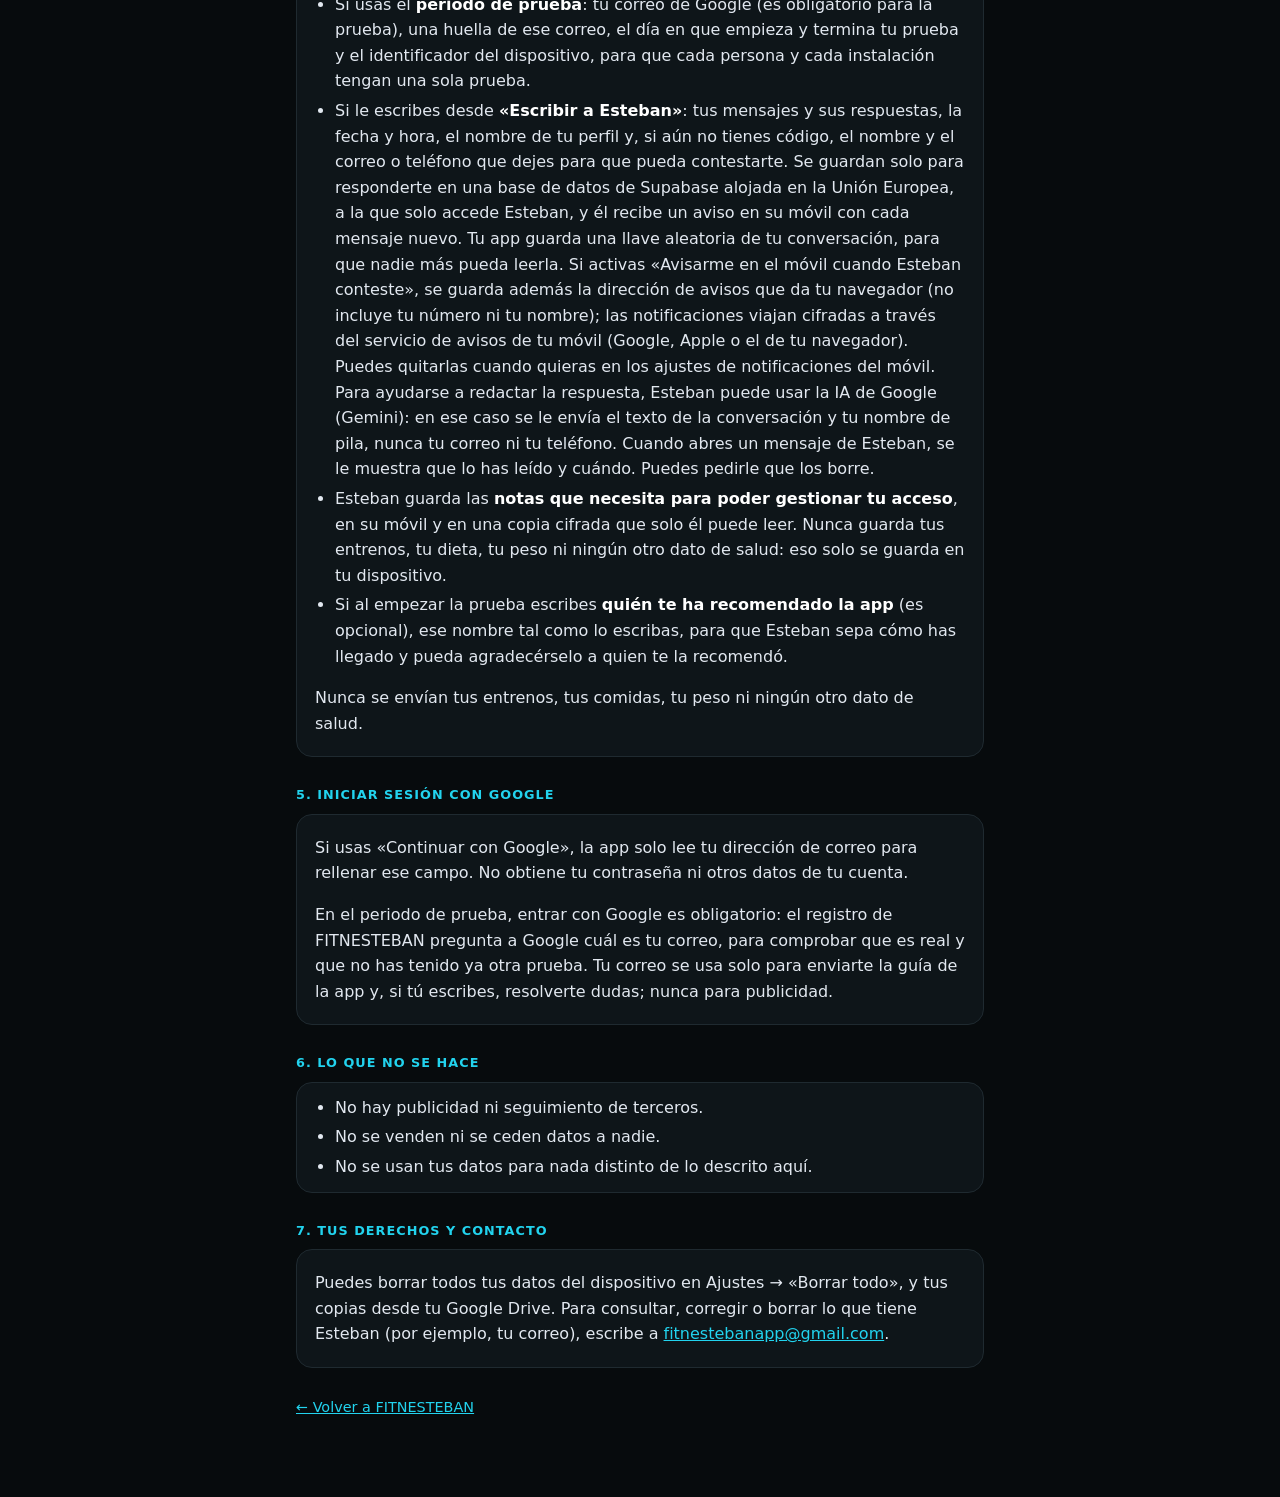
==== commit eab329fc: "5.32.0: «Planificar mañana» en Dieta (para todos): día con IA según lo que harás, copiar lo de hoy, " ====
--- a/privacidad.html
+++ b/privacidad.html
@@ -43,7 +43,7 @@
 
   <h2>3. Inteligencia artificial (Gemini)</h2>
   <div class="card">
-    <p>Las funciones de IA usan <b>tu propia clave de Gemini</b>, que se guarda solo en tu dispositivo. Cuando las usas, la app envía directamente a Google (Gemini) lo necesario para responderte: por ejemplo, la foto o la descripción de un plato, o el resumen de tu entreno y tu dieta cuando hablas con el Coach. Si has marcado alergias o intolerancias, también se envían cuando la IA te propone o analiza comidas, para tenerlas en cuenta. Ese envío se rige por las condiciones de Google para Gemini. Las consultas al Coach, el cálculo de comidas y «¿Qué hago hoy?» pasan por el servidor privado de FITNESTEBAN para poder avisarte cuando terminan, aunque hayas salido de la app: tu consulta y tu clave no se guardan, y la respuesta solo hasta que vuelves a la app. Esteban no recibe esa información.</p>
+    <p>Las funciones de IA usan <b>tu propia clave de Gemini</b>, que se guarda solo en tu dispositivo. Cuando las usas, la app envía directamente a Google (Gemini) lo necesario para responderte: por ejemplo, la foto o la descripción de un plato, o el resumen de tu entreno y tu dieta cuando hablas con el Coach. Si has marcado alergias o intolerancias, también se envían cuando la IA te propone o analiza comidas, para tenerlas en cuenta. Ese envío se rige por las condiciones de Google para Gemini. Las consultas al Coach, el cálculo y la planificación de comidas y «¿Qué hago hoy?» pasan por el servidor privado de FITNESTEBAN para poder avisarte cuando terminan, aunque hayas salido de la app: tu consulta y tu clave no se guardan, y la respuesta solo hasta que vuelves a la app. Esteban no recibe esa información.</p>
   </div>
 
   <h2>4. Lo que recibe Esteban</h2>
